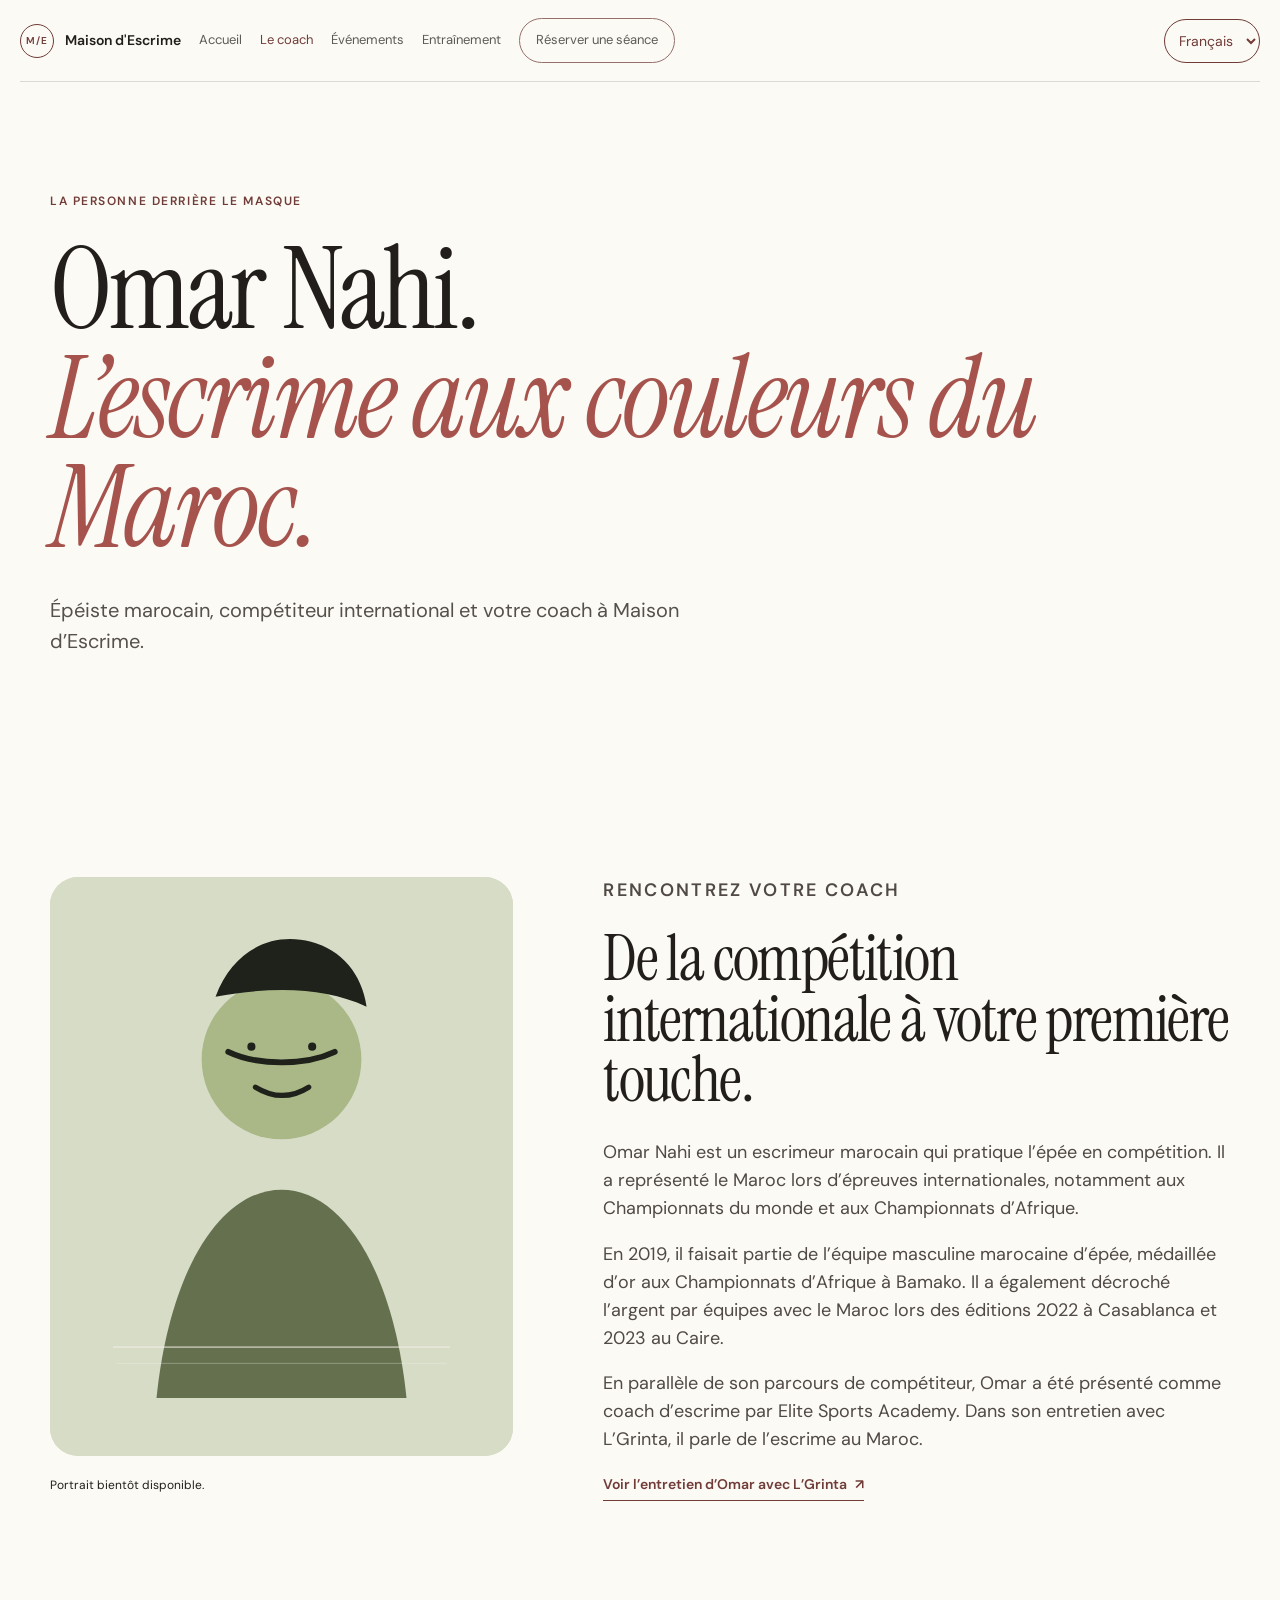
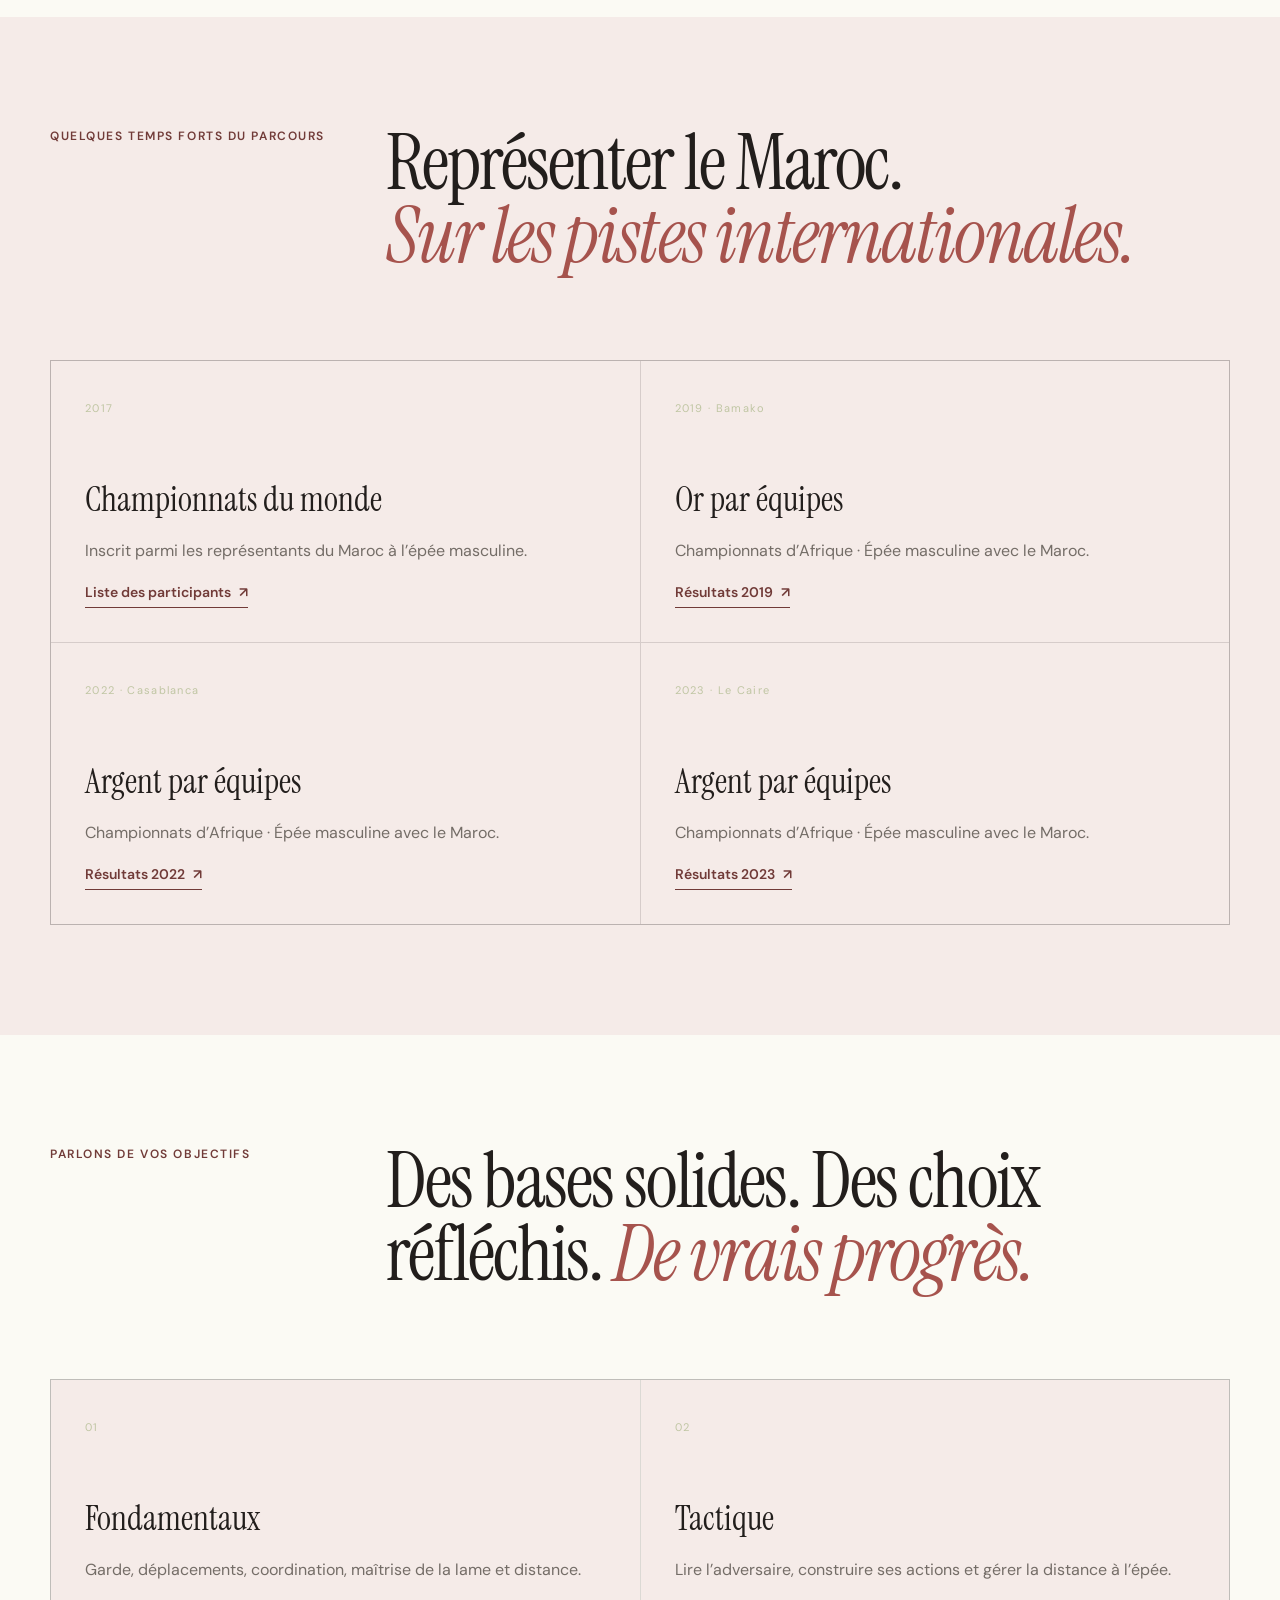
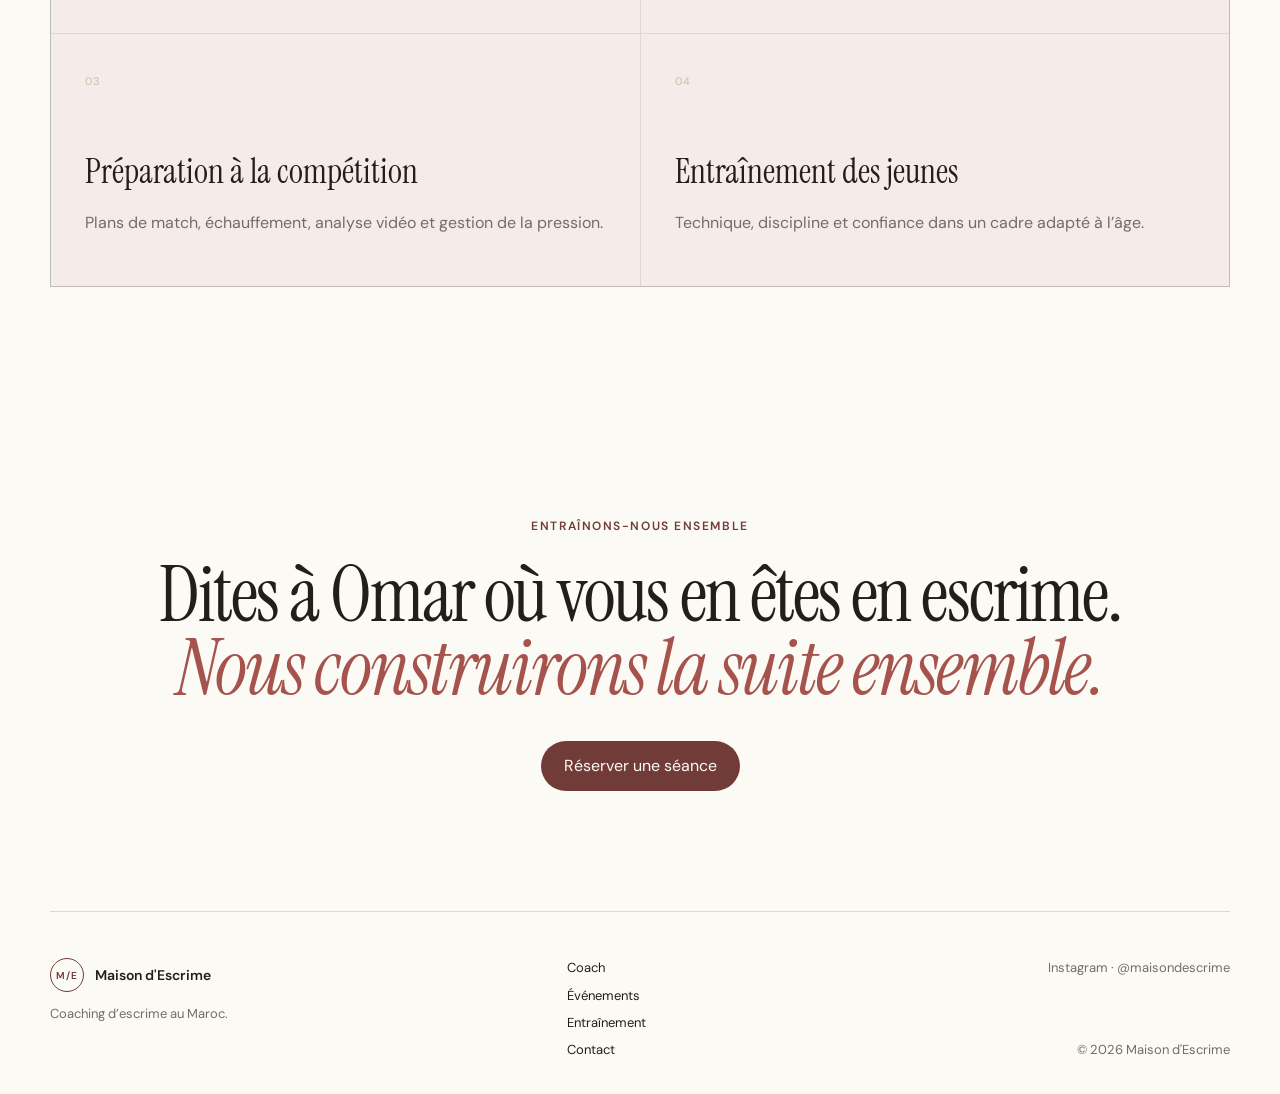
==== coach.html @ 68ef1915 "Add French, English and Arabic language switching across the site" ====
<!DOCTYPE html>
<html lang="en">
<head>
  <meta charset="UTF-8" />
  <meta name="viewport" content="width=device-width, initial-scale=1.0" />
  <meta name="description" content="Meet Omar Nahi, Moroccan épée fencer and coach. Explore his international background and African Championships team medals." />
  <title>Omar Nahi — The Coach | Maison d'Escrime</title>
  <link rel="preconnect" href="https://fonts.googleapis.com">
  <link rel="preconnect" href="https://fonts.gstatic.com" crossorigin>
  <link href="https://fonts.googleapis.com/css2?family=DM+Sans:wght@400;500;600&family=Instrument+Serif:ital@0;1&display=swap" rel="stylesheet">
  <link rel="stylesheet" href="styles2.css" />
  <link rel="icon" href="assets/favicon.svg" type="image/svg+xml">
</head>
<body>
  <header class="site-header">
    <a class="brand" href="index.html"><span class="brand-mark">M/E</span><span>Maison d'Escrime</span></a>
    <button class="menu-toggle" aria-expanded="false" aria-controls="main-nav">Menu</button>
    <nav id="main-nav" class="main-nav">
      <a href="index.html">Home</a>
      <a class="active" href="coach.html">The coach</a>
      <a href="events.html">Events</a>
      <a href="index.html#calendar">Training</a>
      <a class="nav-cta" href="contact.html">Book a session</a>
    </nav>
    <label class="language-switcher" hidden>
      <span class="sr-only">Language</span>
      <select data-language-select aria-label="Language" dir="ltr" data-no-translate>
        <option value="fr" lang="fr">Français</option>
        <option value="en" lang="en">English</option>
        <option value="ar" lang="ar">العربية</option>
      </select>
    </label>
  </header>

  <main>
    <section class="inner-hero shell">
      <p class="eyebrow">The person behind the mask</p>
      <h1>Omar Nahi.<br><em>Fencing for Morocco.</em></h1>
      <p class="inner-lede">
        Moroccan épée fencer, international competitor and your coach at Maison d’Escrime.
      </p>
    </section>

    <section class="coach-profile section-pad shell">
      <div class="profile-image">
        <img src="assets/coach-placeholder.svg" alt="Illustrated portrait placeholder; not a photograph of Omar Nahi" />
        <p class="small-note">Portrait coming soon.</p>
      </div>
      <div class="profile-content">
        <p class="eyebrow">Meet your coach</p>
        <h2>From international competition to your first touch.</h2>
        <p>
          Omar Nahi is a Moroccan fencer whose competitive weapon is the épée. He has
          represented Morocco at international events, including the World Championships
          and the African Championships.
        </p>
        <p>
          In 2019, he was part of Morocco’s gold-medal-winning men’s épée team at the
          African Championships in Bamako. He also earned team silver with Morocco
          at the 2022 edition in Casablanca and the 2023 edition in Cairo.
        </p>
        <p>
          Alongside his competitive career, Omar has been featured as a fencing coach
          by Elite Sports Academy. In his L’Grinta interview, he discusses fencing in Morocco.
        </p>
        <a class="text-link" href="https://www.youtube.com/watch?v=y32_Z7fzJpY">Watch Omar’s L’Grinta interview <span aria-hidden="true">↗</span></a>
      </div>
    </section>

    <section class="section-pad soft-section" aria-labelledby="career-heading">
      <div class="shell split-heading">
        <p class="eyebrow">Selected career highlights</p>
        <h2 id="career-heading">Representing Morocco.<br><em>On the international piste.</em></h2>
      </div>
      <div class="shell services-grid">
        <article><span>2017</span><h3>World Championships</h3><p>Listed among Morocco’s entrants in men’s épée.</p><a class="text-link" href="https://www.fencingworldwide.com/en/2980-16/participants/">Entry list <span aria-hidden="true">↗</span></a></article>
        <article><span>2019 · Bamako</span><h3>Team gold</h3><p>African Championships · Men’s épée with Morocco.</p><a class="text-link" href="https://fr.wikipedia.org/wiki/Championnats_d%27Afrique_d%27escrime_2019">2019 results <span aria-hidden="true">↗</span></a></article>
        <article><span>2022 · Casablanca</span><h3>Team silver</h3><p>African Championships · Men’s épée with Morocco.</p><a class="text-link" href="https://en.wikipedia.org/wiki/2022_African_Fencing_Championships">2022 results <span aria-hidden="true">↗</span></a></article>
        <article><span>2023 · Cairo</span><h3>Team silver</h3><p>African Championships · Men’s épée with Morocco.</p><a class="text-link" href="https://en.wikipedia.org/wiki/2023_African_Fencing_Championships">2023 results <span aria-hidden="true">↗</span></a></article>
      </div>
    </section>

    <section class="section-pad">
      <div class="shell split-heading">
        <p class="eyebrow">Explore your training goals</p>
        <h2>Strong basics. Smart choices. <em>Real progress.</em></h2>
      </div>
      <div class="shell services-grid">
        <article><span>01</span><h3>Fundamentals</h3><p>Stance, footwork, coordination, blade control and distance.</p></article>
        <article><span>02</span><h3>Tactical fencing</h3><p>Reading opponents, building actions and managing distance in épée.</p></article>
        <article><span>03</span><h3>Competition prep</h3><p>Match plans, warm-up routines, video review and pressure management.</p></article>
        <article><span>04</span><h3>Youth coaching</h3><p>Technique, discipline and confidence in an age-appropriate framework.</p></article>
      </div>
    </section>

    <section class="cta-section">
      <div class="shell cta-inner">
        <p class="eyebrow">Train together</p>
        <h2>Tell Omar where you are in your fencing.<br><em>We will build from there.</em></h2>
        <a class="button button-dark" href="contact.html">Book a session</a>
      </div>
    </section>
  </main>

  <footer class="site-footer shell">
    <div><a class="brand" href="index.html"><span class="brand-mark">M/E</span><span>Maison d'Escrime</span></a><p>Fencing coaching in Morocco.</p></div>
    <div class="footer-links"><a href="coach.html">Coach</a><a href="events.html">Events</a><a href="index.html#calendar">Training</a><a href="contact.html">Contact</a></div>
    <div class="footer-meta"><span>Instagram · @maisondescrime</span><span>© <span data-year></span> Maison d'Escrime</span></div>
  </footer>
  <script src="js/translations.js"></script>
  <script src="js/i18n.js"></script>
  <script src="js/app.js"></script>
</body>
</html>
---- styles2.css ----
:root{
  /* Warm neutral base */
  --cream:#f3f0e7;
  --paper:#fbfaf4;

  /* Sage / matcha secondary accent */
  --matcha:#aab787;
  --matcha-soft:#d9dec8;
  --matcha-deep:#65704f;

  /* Dusty red / burgundy primary accent */
  --rose:#c98d83;
  --red:#a6534d;
  --red-deep:#713b38;
  --red-soft:#ead1cb;

  /* Typography + UI */
  --ink:#221e1c;
  --muted:#746d67;
  --line:rgba(34,30,28,.15);
  --serif:"Instrument Serif", Georgia, serif;
  --sans:"DM Sans", Arial, sans-serif;
  --radius:28px;
}

*{box-sizing:border-box}
html{scroll-behavior:smooth}
body{margin:0;background:var(--paper);color:var(--ink);font-family:var(--sans);font-size:16px;line-height:1.55}
a{color:inherit;text-decoration:none}
img{display:block;max-width:100%}
button,input,textarea,select{font:inherit}
.shell{width:min(1180px,calc(100% - 40px));margin-inline:auto}
.section-pad{padding:110px 0}
.eyebrow{text-transform:uppercase;letter-spacing:.13em;font-size:12px;font-weight:600;margin:0 0 24px;color:var(--red-deep)}
h1,h2,h3,p{margin-top:0}
h1,h2{font-family:var(--serif);font-weight:400;line-height:.95;letter-spacing:-.025em}
h1{font-size:clamp(64px,9vw,132px);margin-bottom:32px}
h2{font-size:clamp(48px,6vw,84px);margin-bottom:28px}
h1 em,h2 em{font-weight:400;color:var(--red)}
h3{font-size:20px;margin-bottom:12px}

.site-header{height:82px;width:min(1240px,calc(100% - 32px));margin:0 auto;display:flex;align-items:center;justify-content:space-between;border-bottom:1px solid var(--line);position:relative;z-index:20}
.brand{display:flex;align-items:center;gap:11px;font-weight:600;font-size:14px}
.brand-mark{display:inline-flex;width:34px;height:34px;border:1px solid var(--red-deep);color:var(--red-deep);border-radius:50%;align-items:center;justify-content:center;font-size:10px;letter-spacing:.08em}
.main-nav{display:flex;align-items:center;gap:28px;font-size:13px}
.main-nav a{opacity:.72;transition:.2s}
.main-nav a:hover,.main-nav a.active{opacity:1;color:var(--red-deep)}
.nav-cta{padding:11px 16px;border:1px solid var(--red-deep);border-radius:999px}
.menu-toggle{display:none;background:none;border:0}

.hero{min-height:calc(100vh - 82px);display:grid;grid-template-columns:1.15fr .85fr;align-items:center;gap:72px;padding-top:56px;padding-bottom:70px}
.hero-intro{max-width:680px;font-size:20px;line-height:1.55;color:#504a45}
.hero-actions{display:flex;align-items:center;gap:28px;margin-top:40px}
.button{display:inline-flex;min-height:50px;padding:0 22px;border-radius:999px;align-items:center;justify-content:center;border:1px solid transparent;cursor:pointer;transition:.2s}
.button-dark{background:var(--red-deep);color:var(--paper)}
.button-dark:hover{transform:translateY(-2px);background:var(--red)}
.button-light{background:var(--paper);color:var(--red-deep);border-color:rgba(113,59,56,.18)}
.text-link{display:inline-flex;align-items:center;gap:8px;font-weight:600;font-size:14px;border-bottom:1px solid var(--red-deep);padding-bottom:4px;color:var(--red-deep)}
.hero-meta{margin-top:70px;display:grid;grid-template-columns:repeat(3,1fr);gap:18px;border-top:1px solid var(--line);padding-top:20px}
.hero-meta div{display:flex;flex-direction:column;gap:4px}
.hero-meta strong{font-size:13px}
.hero-meta span{font-size:12px;color:var(--muted)}

.hero-visual{
  position:relative;
  aspect-ratio:.78;
  background:linear-gradient(155deg,var(--red-soft) 0%,var(--rose) 72%,#b87068 100%);
  border-radius:180px 180px 36px 36px;
  overflow:hidden;
  display:flex;
  align-items:flex-end;
  justify-content:center
}
.hero-visual img{width:88%;position:relative;z-index:2}
.hero-orbit{position:absolute;border:1px solid rgba(251,250,244,.56);border-radius:50%}
.orbit-one{width:78%;aspect-ratio:1;top:14%;left:11%}
.orbit-two{width:105%;aspect-ratio:1;top:3%;left:-2%}
.hero-note{position:absolute;left:22px;right:22px;bottom:22px;z-index:3;background:rgba(251,250,244,.91);backdrop-filter:blur(8px);border-radius:18px;padding:16px 18px;display:flex;justify-content:space-between;gap:20px;align-items:flex-end}
.hero-note p{margin:0;font-family:var(--serif);font-size:22px;line-height:1}
.note-number{font-size:11px;letter-spacing:.12em;color:var(--red-deep)}

.manifesto{background:var(--ink);color:var(--paper)}
.manifesto .eyebrow{color:var(--rose)}
.manifesto h2 em{color:var(--matcha)}
.split-heading{display:grid;grid-template-columns:.35fr 1fr;gap:40px;align-items:start}
.split-heading h2{max-width:900px}
.manifesto-grid{display:grid;grid-template-columns:repeat(4,1fr);gap:1px;background:rgba(255,255,255,.13);margin-top:65px;border:1px solid rgba(255,255,255,.13)}
.manifesto-grid article{background:var(--ink);padding:32px;min-height:245px}
.manifesto-grid article>span,.services-grid article>span{font-size:11px;letter-spacing:.12em;opacity:.7;color:var(--matcha)}
.manifesto-grid h3{font-family:var(--serif);font-size:34px;font-weight:400;margin-top:82px}
.manifesto-grid p{color:#bdb8b3;font-size:14px}

.coach-intro{background:linear-gradient(180deg,var(--cream),#f5ebe8)}
.coach-card{display:grid;grid-template-columns:.85fr 1.15fr;gap:80px;align-items:center}
.coach-photo{position:relative}
.coach-photo img{width:100%;border-radius:var(--radius);background:var(--matcha-soft)}
.photo-label{position:absolute;left:16px;bottom:16px;background:var(--paper);padding:8px 12px;border-radius:999px;font-size:11px;color:var(--red-deep)}
.coach-copy>p:not(.eyebrow){font-size:18px;max-width:640px;color:#504944}
.coach-stats{display:grid;grid-template-columns:repeat(3,1fr);gap:18px;margin:42px 0}
.coach-stats div{border-top:1px solid var(--line);padding-top:14px;display:flex;flex-direction:column}
.coach-stats strong{font-family:var(--serif);font-size:30px;font-weight:400;color:var(--red-deep)}
.coach-stats span{font-size:11px;color:var(--muted)}

.section-head{display:flex;justify-content:space-between;align-items:end;margin-bottom:40px}
.section-head h2{margin-bottom:0}
.events-cards{display:grid;grid-template-columns:repeat(3,1fr);gap:18px}
.event-card{border:1px solid var(--line);border-radius:22px;padding:24px;min-height:300px;display:flex;flex-direction:column;justify-content:space-between;background:var(--paper);transition:transform .2s ease,border-color .2s ease}
.event-card:hover{transform:translateY(-3px);border-color:rgba(166,83,77,.42)}
.event-card .date{font-family:var(--serif);font-size:42px;line-height:.9;color:var(--red-deep)}
.event-card .date small{display:block;font-family:var(--sans);font-size:11px;letter-spacing:.1em;margin-top:8px;color:var(--muted)}
.event-card h3{font-family:var(--serif);font-size:32px;font-weight:400;line-height:1.05}
.event-card .event-meta{display:flex;justify-content:space-between;gap:20px;border-top:1px solid var(--line);padding-top:14px;font-size:12px;color:var(--muted)}

.calendar-section{
  background:linear-gradient(145deg,var(--matcha-soft) 0%,var(--matcha) 100%);
}
.calendar-section .eyebrow{color:var(--red-deep)}
.calendar-section h2 em{color:var(--red-deep)}
.calendar-wrap{display:grid;grid-template-columns:.7fr 1.3fr;gap:70px}
.calendar-copy p:not(.eyebrow){max-width:430px}
.calendar-table{background:var(--paper);border-radius:var(--radius);overflow:hidden;box-shadow:0 18px 45px rgba(34,30,28,.08)}
.calendar-row{display:grid;grid-template-columns:110px 1fr 120px;gap:16px;padding:18px 22px;border-bottom:1px solid var(--line);align-items:center}
.calendar-row:last-child{border-bottom:0}
.calendar-row .day{font-weight:600;color:var(--red-deep)}
.calendar-row .slot{font-family:var(--serif);font-size:25px}
.calendar-row .type{font-size:12px;text-align:right;color:var(--muted)}

.cta-section{padding:120px 0;background:var(--paper)}
.cta-inner{text-align:center}
.cta-inner h2{max-width:980px;margin:0 auto 36px}

.site-footer{padding:46px 0 34px;border-top:1px solid var(--line);display:grid;grid-template-columns:1.3fr .7fr 1fr;gap:40px;font-size:13px}
.site-footer p{color:var(--muted);margin:12px 0 0}
.footer-links{display:grid;gap:7px}
.footer-links a:hover{color:var(--red-deep)}
.footer-meta{display:flex;flex-direction:column;align-items:flex-end;justify-content:space-between;color:var(--muted);text-align:right}

.inner-hero{padding-top:110px;padding-bottom:90px}
.inner-hero h1{font-size:clamp(68px,9vw,126px);max-width:1050px}
.inner-lede{font-size:20px;max-width:650px;color:#56504b}
.coach-profile{display:grid;grid-template-columns:.85fr 1.15fr;gap:90px;align-items:start}
.profile-image img{border-radius:var(--radius);background:var(--matcha-soft)}
.profile-content h2{font-size:clamp(44px,5vw,72px)}
.profile-content>p{font-size:18px;color:#504944}
blockquote{font-family:var(--serif);font-size:32px;line-height:1.15;margin:48px 0 0;padding-left:24px;border-left:2px solid var(--red);color:var(--red-deep)}

.soft-section{background:#f5ebe8}
.services-grid{display:grid;grid-template-columns:repeat(2,1fr);gap:1px;background:var(--line);margin-top:60px;border:1px solid var(--line)}
.services-grid article{background:#f5ebe8;padding:34px;min-height:220px}
.services-grid h3{font-family:var(--serif);font-size:34px;font-weight:400;margin-top:54px}
.services-grid p{color:var(--muted)}

.events-list{display:grid}
.event-row{display:grid;grid-template-columns:160px 1fr 230px;gap:40px;padding:34px 0;border-top:1px solid var(--line);align-items:center}
.event-row:last-child{border-bottom:1px solid var(--line)}
.event-row .event-date{font-family:var(--serif);font-size:42px;color:var(--red-deep)}
.event-row h2{font-size:46px;margin-bottom:8px}
.event-row p{color:var(--muted);margin:0}
.event-row .event-side{display:flex;flex-direction:column;gap:6px;font-size:13px}
.event-row .event-side span:first-child{color:var(--red-deep)}
.event-row .event-side span:last-child{color:var(--muted)}
.event-note{max-width:820px;margin-left:auto;margin-right:auto;text-align:center}
.event-note h2{font-size:64px}

.contact-grid{display:grid;grid-template-columns:.85fr 1.15fr;gap:100px}
.contact-info h2{font-size:64px}
.contact-info>p{color:var(--muted);font-size:18px}
.contact-lines{margin-top:52px}
.contact-lines div{display:grid;grid-template-columns:120px 1fr;padding:16px 0;border-top:1px solid var(--line)}
.contact-lines div:last-child{border-bottom:1px solid var(--line)}
.contact-lines span{font-size:12px;color:var(--muted)}
.contact-lines a:hover{color:var(--red)}
.small-note{font-size:12px!important;margin-top:20px}

.contact-form{background:#f3e7e3;padding:32px;border-radius:var(--radius);display:grid;gap:18px}
.contact-form label{display:grid;gap:8px;font-size:12px;font-weight:600}
.contact-form input,.contact-form textarea,.contact-form select{width:100%;border:1px solid var(--line);background:var(--paper);border-radius:14px;padding:14px 15px;outline:none}
.contact-form input:focus,.contact-form textarea:focus,.contact-form select:focus{border-color:var(--red)}
.form-note{font-size:12px;color:var(--red-deep);margin:0}

.mobile-only{display:none}

@media (max-width: 900px){
  .site-header{height:72px}
  .menu-toggle{display:block;color:var(--red-deep)}
  .main-nav{display:none;position:absolute;top:72px;left:0;right:0;background:var(--paper);padding:24px;flex-direction:column;align-items:flex-start;border-bottom:1px solid var(--line)}
  .main-nav.open{display:flex}
  .hero{grid-template-columns:1fr;padding-top:70px}
  .hero-visual{max-width:620px;width:100%;margin-inline:auto}
  .split-heading,.coach-card,.calendar-wrap,.coach-profile,.contact-grid{grid-template-columns:1fr}
  .manifesto-grid{grid-template-columns:repeat(2,1fr)}
  .events-cards{grid-template-columns:1fr}
  .coach-card,.calendar-wrap,.coach-profile,.contact-grid{gap:45px}
  .event-row{grid-template-columns:120px 1fr}
  .event-row .event-side{grid-column:2}
  .site-footer{grid-template-columns:1fr 1fr}
  .footer-meta{grid-column:1/-1;align-items:flex-start;text-align:left;gap:8px}
}

@media (max-width: 600px){
  .shell{width:min(100% - 28px,1180px)}
  .section-pad{padding:76px 0}
  h1{font-size:58px}
  h2{font-size:48px}
  .hero{gap:42px;padding-top:50px}
  .hero-intro{font-size:17px}
  .hero-actions{align-items:flex-start;flex-direction:column}
  .hero-meta{grid-template-columns:1fr;gap:14px}
  .hero-meta div{border-bottom:1px solid var(--line);padding-bottom:10px}
  .manifesto-grid,.services-grid{grid-template-columns:1fr}
  .manifesto-grid h3{margin-top:46px}
  .coach-stats{grid-template-columns:1fr}
  .calendar-row{grid-template-columns:75px 1fr}
  .calendar-row .type{grid-column:2;text-align:left}
  .event-row{grid-template-columns:1fr;gap:12px}
  .event-row .event-side{grid-column:1}
  .event-row h2{font-size:38px}
  .event-note h2,.contact-info h2{font-size:46px}
  .site-footer{grid-template-columns:1fr}
  .footer-meta{grid-column:auto}
  .desktop-only{display:none}
  .mobile-only{display:block;margin-top:24px}
}


/* Language selection stays visible outside the collapsible mobile navigation. */
.site-header{gap:18px;height:auto;min-height:82px;flex-wrap:wrap;padding-block:14px}
.language-switcher{display:flex;align-items:center;margin-inline-start:auto}
.language-switcher[hidden]{display:none}
.language-switcher select{min-height:44px;max-width:132px;padding:8px 10px;border:1px solid var(--red-deep);border-radius:999px;background:var(--paper);color:var(--red-deep);font-size:14px;cursor:pointer}
.language-switcher select:focus-visible,.menu-toggle:focus-visible{outline:2px solid var(--red);outline-offset:4px}
.sr-only{position:absolute;width:1px;height:1px;padding:0;margin:-1px;overflow:hidden;clip-path:inset(50%);white-space:nowrap;border:0}
.main-nav{flex-wrap:wrap;gap:18px}
.brand{flex-shrink:0}
.calendar-row .type,.footer-meta{text-align:end}
.photo-label{left:auto;inset-inline-start:16px}
.contact-lines a{direction:ltr;unicode-bidi:isolate;overflow-wrap:anywhere}
.calendar-row .slot{unicode-bidi:isolate;text-align:start;white-space:nowrap}
html[dir="rtl"]{--sans:Tahoma,Arial,sans-serif;--serif:Tahoma,Arial,sans-serif}
html[dir="rtl"] h1,html[dir="rtl"] h2{line-height:1.45;letter-spacing:normal;font-size:clamp(36px,6vw,80px)}
html[dir="rtl"] h3,html[dir="rtl"] .hero-note p{line-height:1.6;letter-spacing:normal}
html[dir="rtl"] h1 em,html[dir="rtl"] h2 em{font-style:normal}
html[dir="rtl"] .eyebrow,html[dir="rtl"] .services-grid article>span{letter-spacing:normal}
html[dir="rtl"] .brand-mark{direction:ltr}
html[dir="rtl"] .coach-stats strong{font-size:26px;line-height:1.6}
html[dir="rtl"] .event-card .date,html[dir="rtl"] .event-date{line-height:1.5}
html[dir="rtl"] blockquote{padding-left:0;padding-inline-start:24px;border-left:0;border-inline-start:2px solid var(--red)}
@media(max-width:1100px){
  .site-header{min-height:72px}
  .menu-toggle{display:block;color:var(--red-deep);order:4;min-height:44px;padding:8px}
  .main-nav{display:none;position:absolute;top:100%;left:0;right:0;background:var(--paper);padding:24px;flex-direction:column;align-items:flex-start;border-bottom:1px solid var(--line)}
  .main-nav.open{display:flex}
}
@media(max-width:600px){
  .site-header{gap:8px}
  .site-header .brand{font-size:12px;gap:6px}
  .language-switcher select{max-width:110px;padding-inline:6px}
  .calendar-row{grid-template-columns:minmax(75px,auto) 1fr;gap:12px;padding-inline:16px}
  .calendar-row .slot{font-size:22px}
  .calendar-row .type{text-align:start}
  .contact-lines div{grid-template-columns:1fr;gap:8px}
  html[dir="rtl"] .inner-hero h1{font-size:44px}
  html[dir="rtl"] .event-note h2,html[dir="rtl"] .contact-info h2{font-size:36px}
}
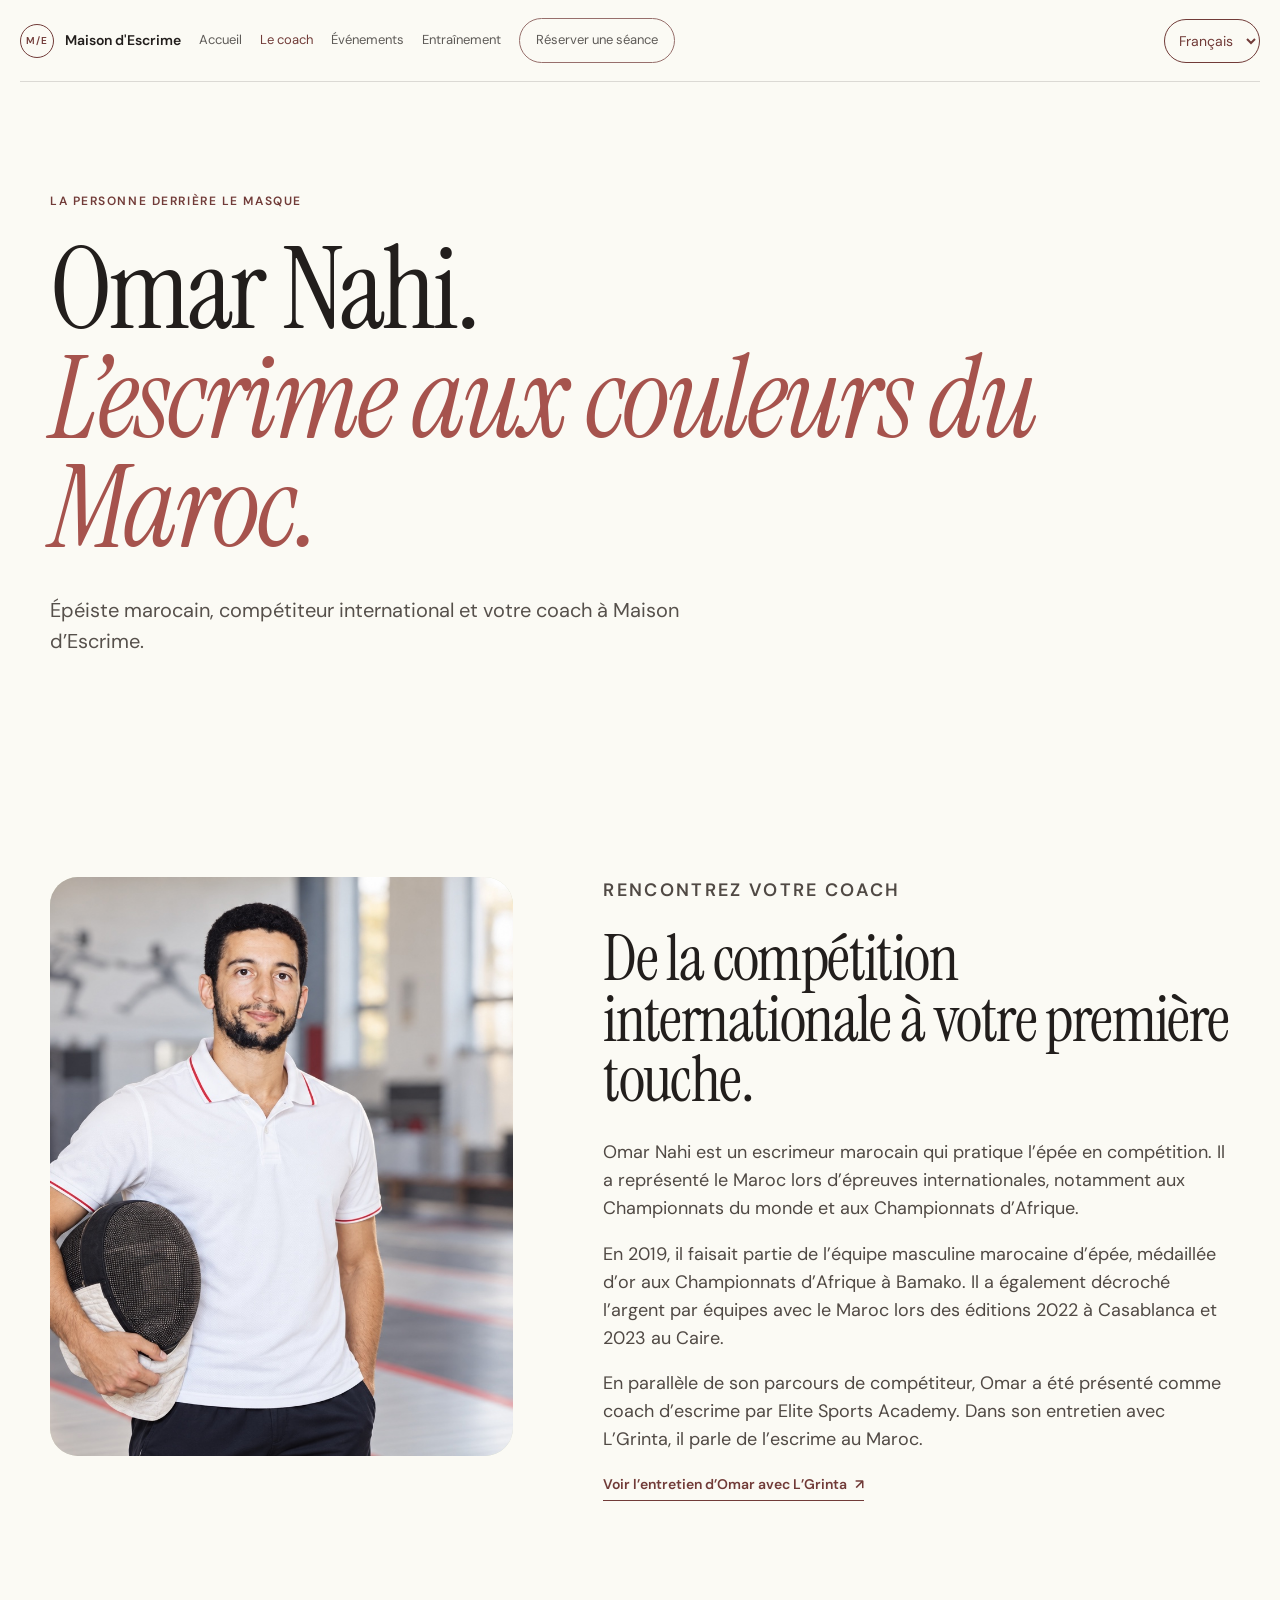
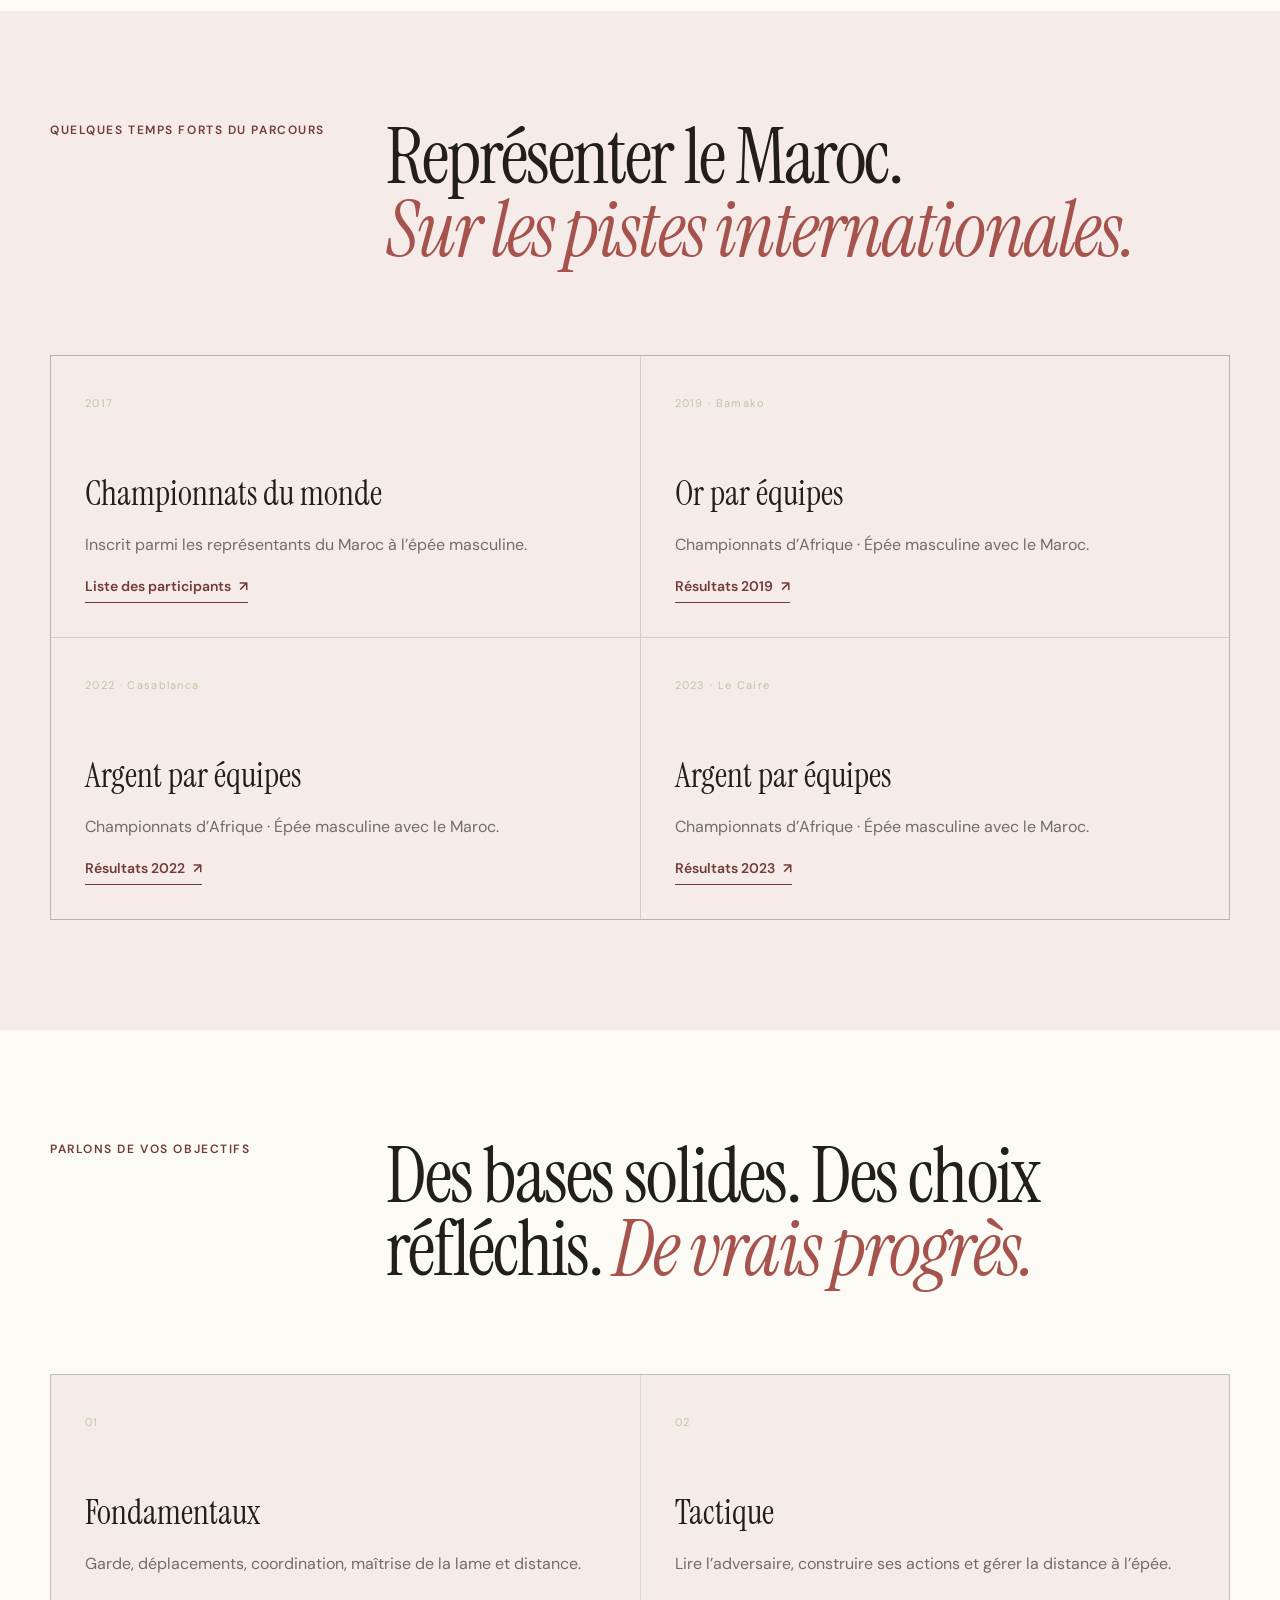
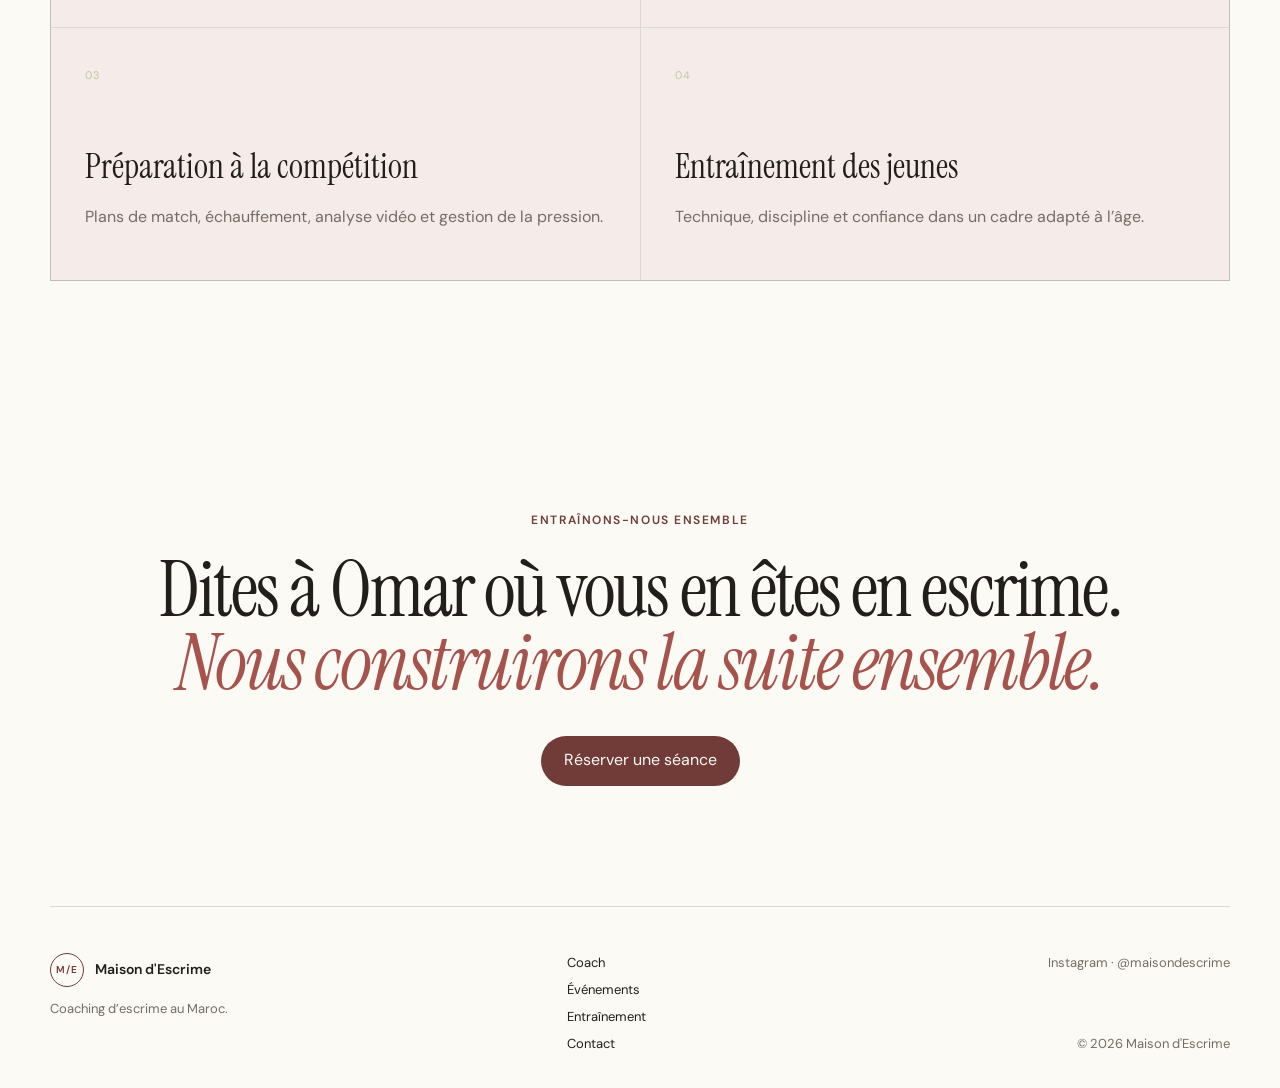
==== commit 4dbc3d03: "Add supplied Omar Nahi portrait to homepage and coach profile" ====
--- a/coach.html
+++ b/coach.html
@@ -43,8 +43,7 @@
 
     <section class="coach-profile section-pad shell">
       <div class="profile-image">
-        <img src="assets/coach-placeholder.svg" alt="Illustrated portrait placeholder; not a photograph of Omar Nahi" />
-        <p class="small-note">Portrait coming soon.</p>
+        <img src="assets/omar-nahi-coach.jpeg" alt="Omar Nahi holding a fencing mask in a fencing hall" width="1536" height="1024" decoding="async" />
       </div>
       <div class="profile-content">
         <p class="eyebrow">Meet your coach</p>
--- a/styles2.css
+++ b/styles2.css
@@ -262,3 +262,7 @@
   html[dir="rtl"] .inner-hero h1{font-size:44px}
   html[dir="rtl"] .event-note h2,html[dir="rtl"] .contact-info h2{font-size:36px}
 }
+
+
+/* Keep Omar and his fencing mask in frame on desktop and mobile. */
+.coach-photo img,.profile-image img{display:block;width:100%;height:auto;aspect-ratio:4/5;object-fit:cover;object-position:30% center}
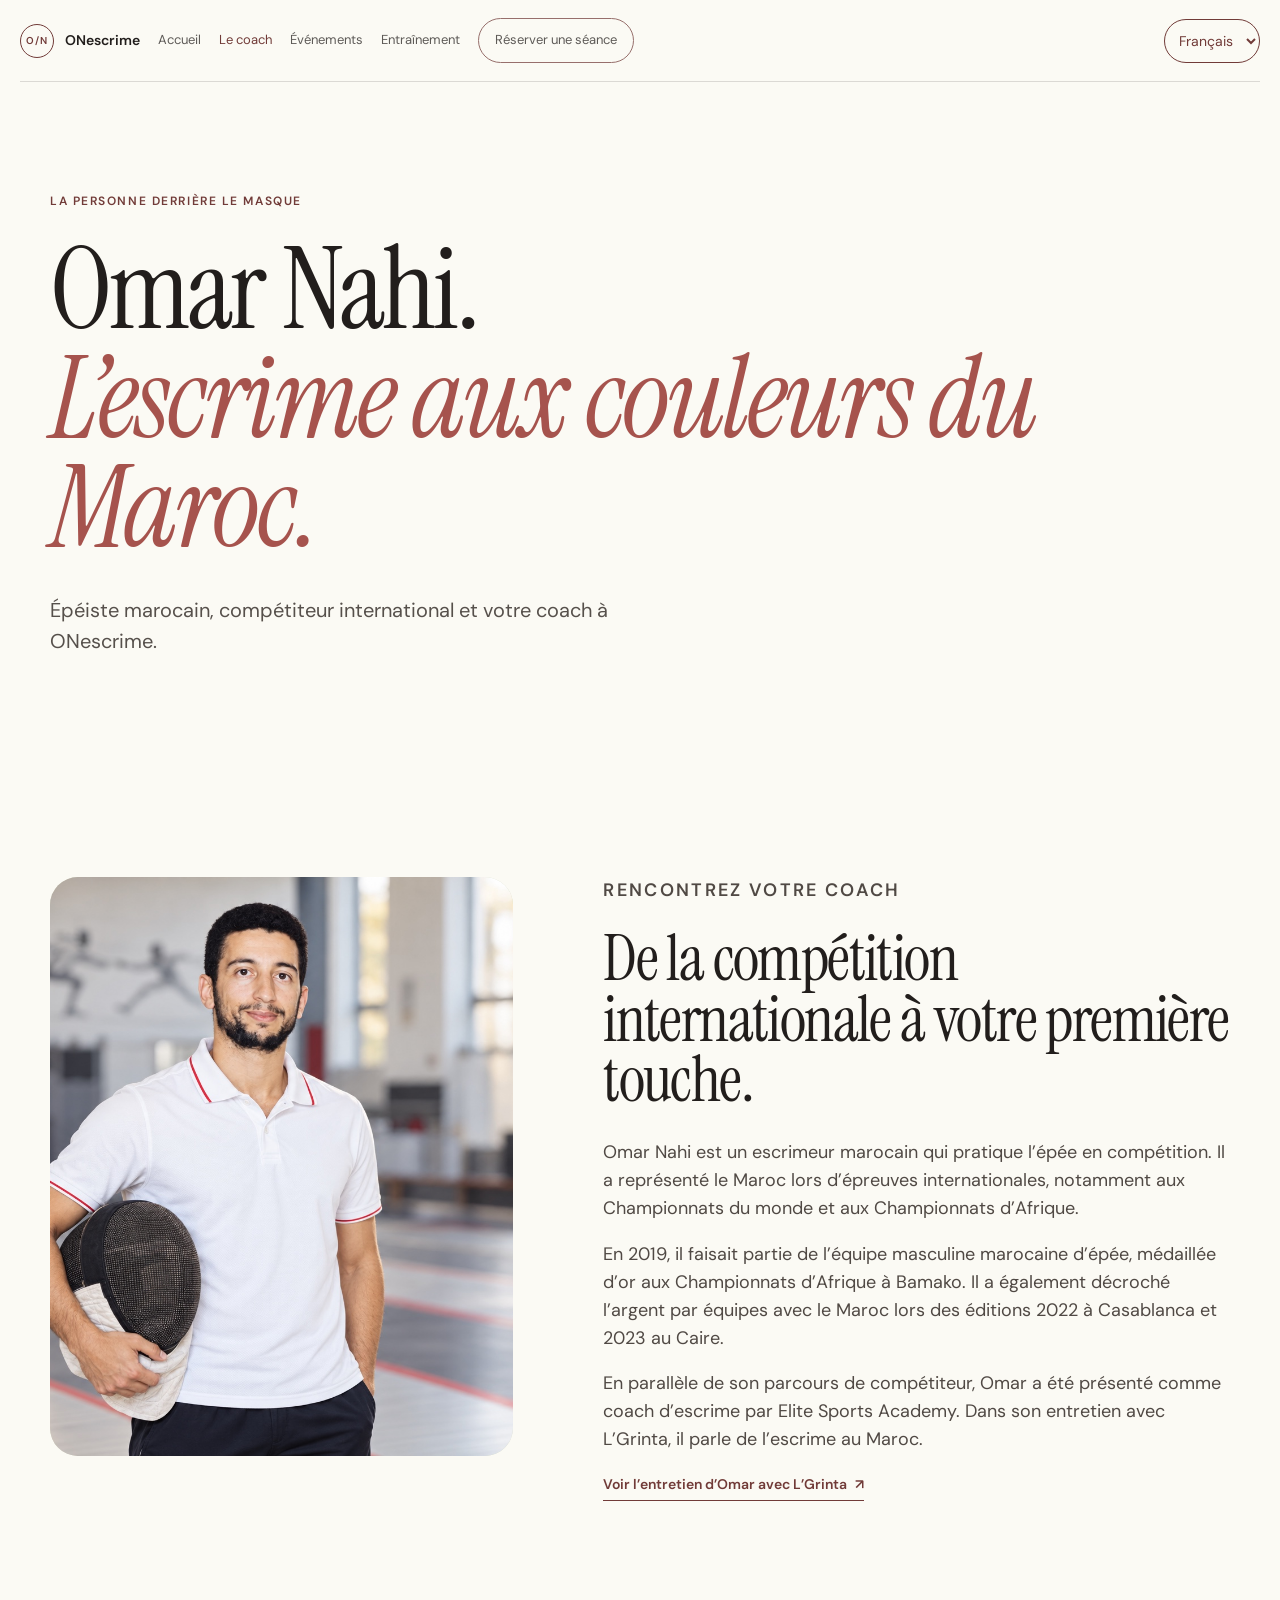
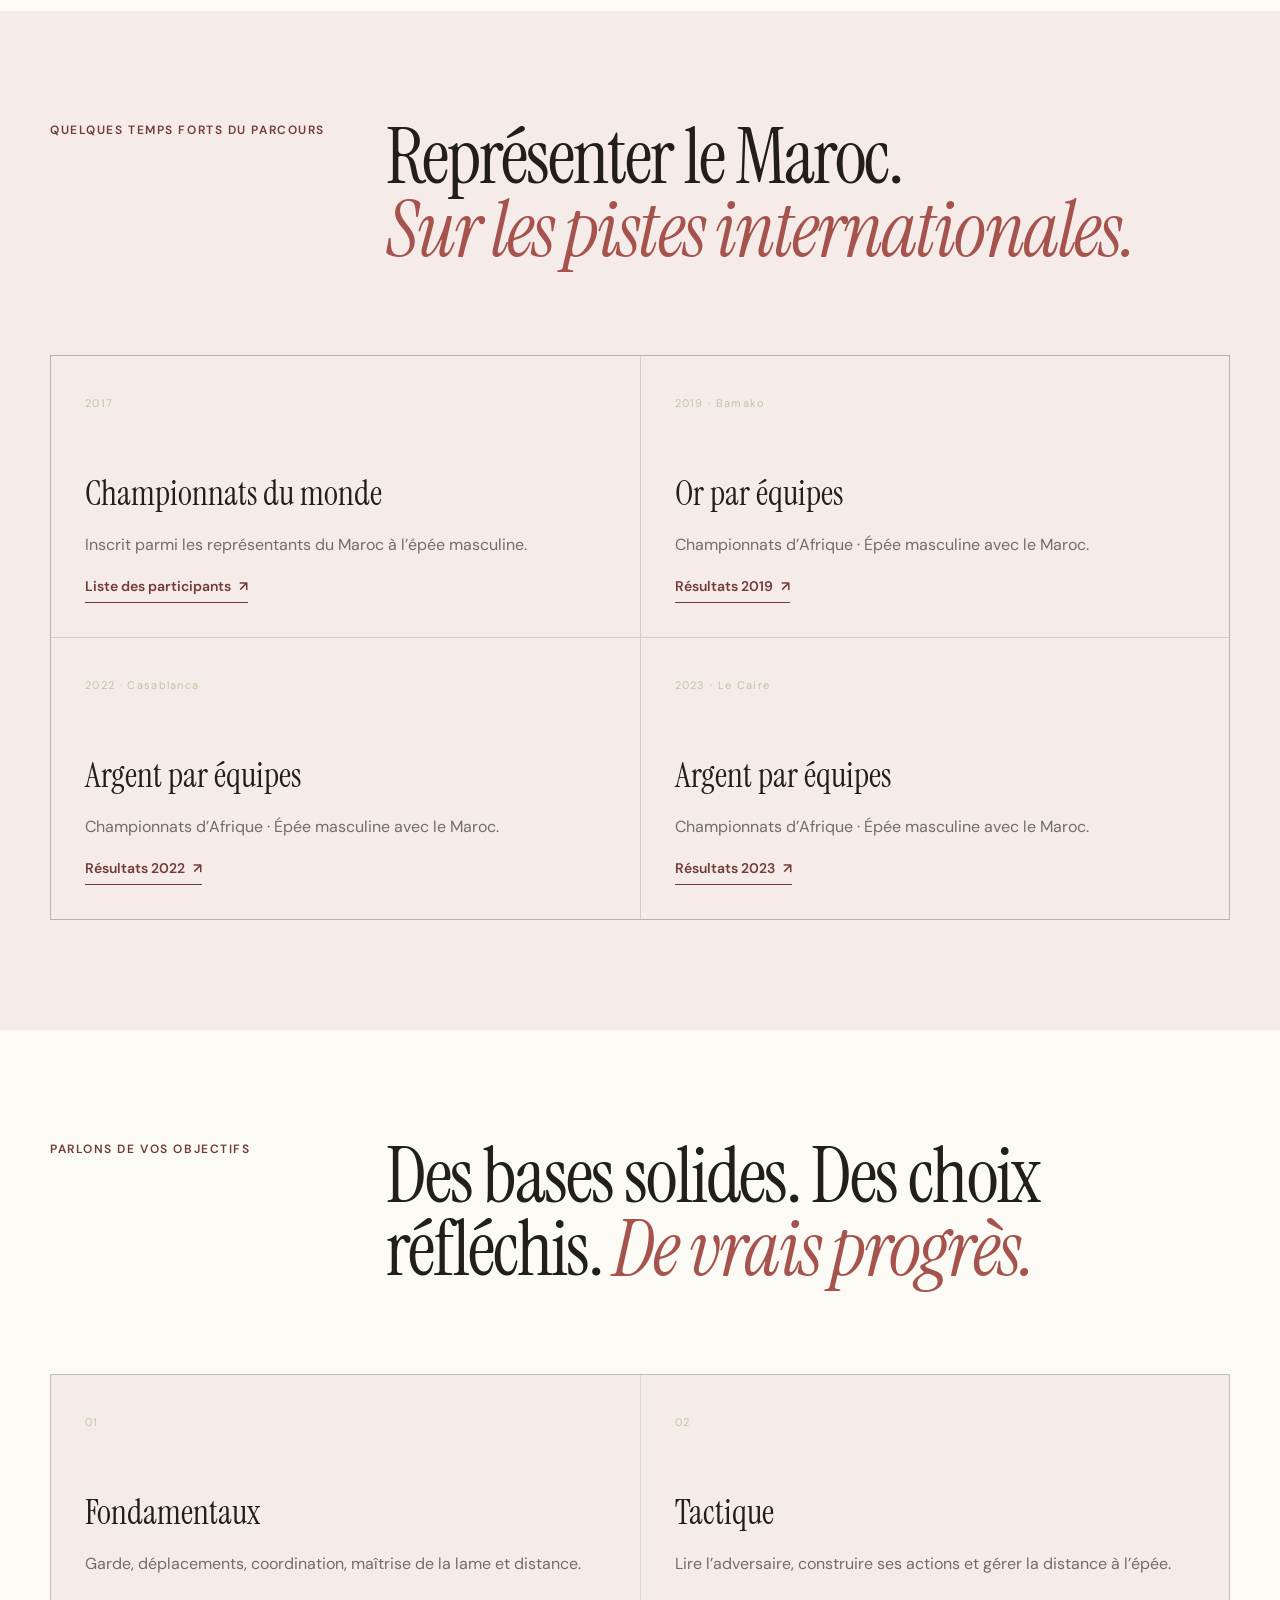
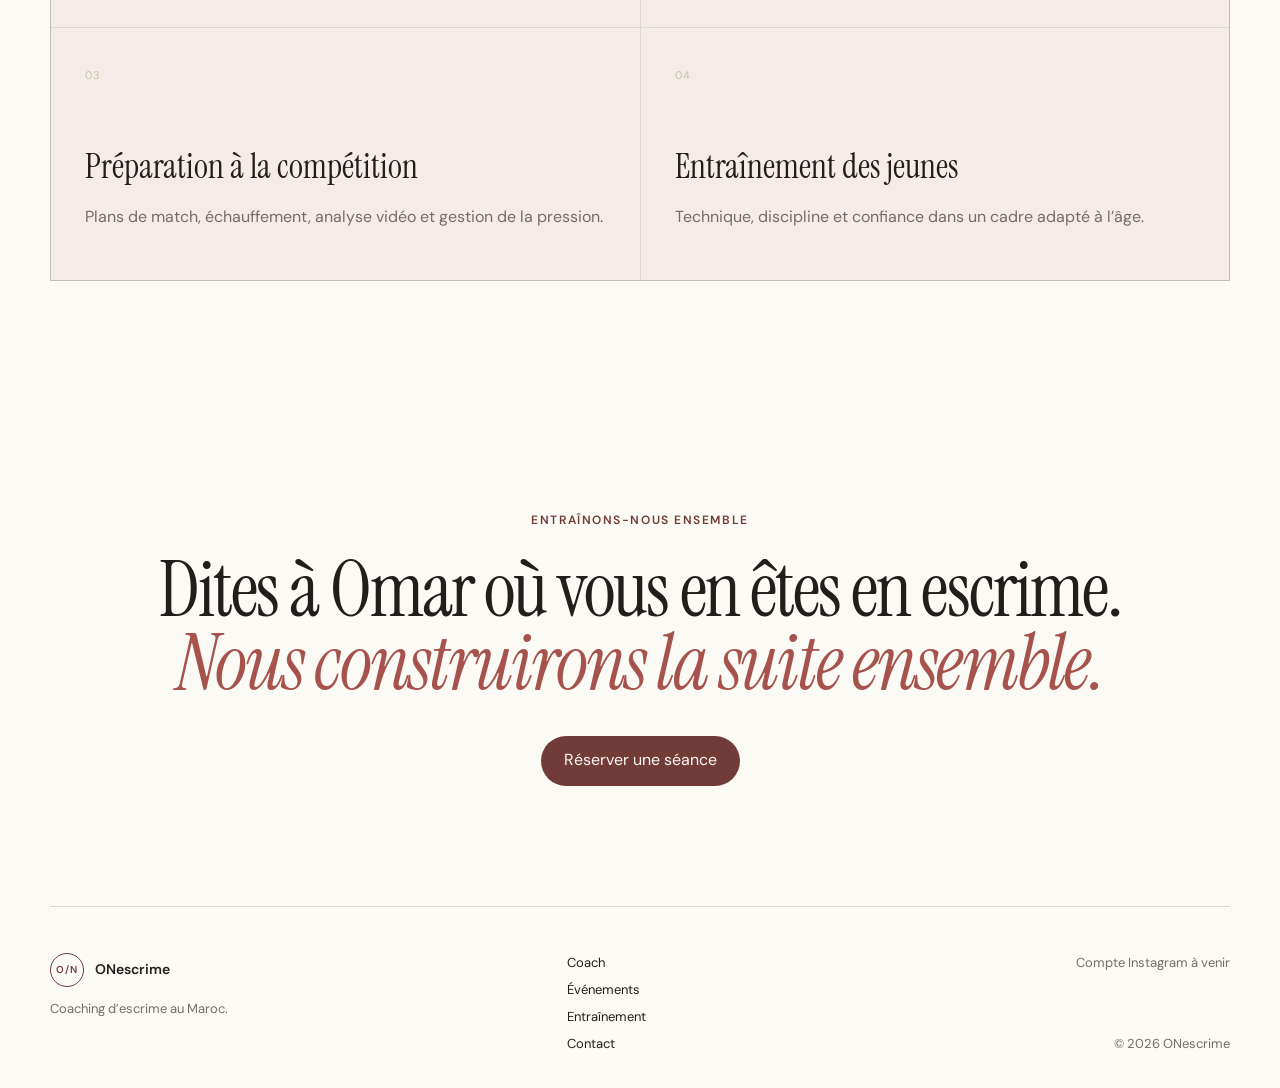
==== commit a4aa5277: "Rebrand website to ONescrime with O/N monogram and favicon" ====
--- a/coach.html
+++ b/coach.html
@@ -3,17 +3,36 @@
 <head>
   <meta charset="UTF-8" />
   <meta name="viewport" content="width=device-width, initial-scale=1.0" />
-  <meta name="description" content="Meet Omar Nahi, Moroccan épée fencer and coach. Explore his international background and African Championships team medals." />
-  <title>Omar Nahi — The Coach | Maison d'Escrime</title>
+  <meta name="description" content="Discover Omar Nahi’s fencing career, international experience and African Championships team medals. Meet your coach at ONescrime in Morocco." />
+  <title>Omar Nahi: Épée Fencer &amp; Coach | ONescrime</title>
+  <meta name="robots" content="index, follow, max-image-preview:large" />
+  <link rel="canonical" href="https://ofencing.vercel.app/coach.html" />
+  <meta property="og:type" content="website" />
+  <meta property="og:site_name" content="ONescrime" />
+  <meta property="og:title" content="Omar Nahi: Épée Fencer &amp; Coach | ONescrime" data-seo-translatable />
+  <meta property="og:description" content="Discover Omar Nahi’s fencing career, international experience and African Championships team medals. Meet your coach at ONescrime in Morocco." data-seo-translatable />
+  <meta property="og:url" content="https://ofencing.vercel.app/coach.html" />
+  <meta property="og:locale" content="en_US" />
+  <meta property="og:image" content="https://ofencing.vercel.app/og.png" />
+  <meta property="og:image:secure_url" content="https://ofencing.vercel.app/og.png" />
+  <meta property="og:image:type" content="image/png" />
+  <meta property="og:image:width" content="1734" />
+  <meta property="og:image:height" content="907" />
+  <meta property="og:image:alt" content="Maître Omar Nahi holding a fencing mask" data-seo-translatable />
+  <meta name="twitter:image" content="https://ofencing.vercel.app/og.png" />
+  <meta name="twitter:image:alt" content="Maître Omar Nahi holding a fencing mask" data-seo-translatable />
+  <meta name="twitter:card" content="summary_large_image" />
+  <meta name="twitter:title" content="Omar Nahi: Épée Fencer &amp; Coach | ONescrime" data-seo-translatable />
+  <meta name="twitter:description" content="Discover Omar Nahi’s fencing career, international experience and African Championships team medals. Meet your coach at ONescrime in Morocco." data-seo-translatable />
   <link rel="preconnect" href="https://fonts.googleapis.com">
   <link rel="preconnect" href="https://fonts.gstatic.com" crossorigin>
   <link href="https://fonts.googleapis.com/css2?family=DM+Sans:wght@400;500;600&family=Instrument+Serif:ital@0;1&display=swap" rel="stylesheet">
   <link rel="stylesheet" href="styles2.css" />
-  <link rel="icon" href="assets/favicon.svg" type="image/svg+xml">
+  <link rel="icon" href="assets/favicon.svg?v=on1" type="image/svg+xml">
 </head>
 <body>
   <header class="site-header">
-    <a class="brand" href="index.html"><span class="brand-mark">M/E</span><span>Maison d'Escrime</span></a>
+    <a class="brand" href="index.html"><span class="brand-mark">O/N</span><span>ONescrime</span></a>
     <button class="menu-toggle" aria-expanded="false" aria-controls="main-nav">Menu</button>
     <nav id="main-nav" class="main-nav">
       <a href="index.html">Home</a>
@@ -37,7 +56,7 @@
       <p class="eyebrow">The person behind the mask</p>
       <h1>Omar Nahi.<br><em>Fencing for Morocco.</em></h1>
       <p class="inner-lede">
-        Moroccan épée fencer, international competitor and your coach at Maison d’Escrime.
+        Moroccan épée fencer, international competitor and your coach at ONescrime.
       </p>
     </section>
 
@@ -102,9 +121,9 @@
   </main>
 
   <footer class="site-footer shell">
-    <div><a class="brand" href="index.html"><span class="brand-mark">M/E</span><span>Maison d'Escrime</span></a><p>Fencing coaching in Morocco.</p></div>
+    <div><a class="brand" href="index.html"><span class="brand-mark">O/N</span><span>ONescrime</span></a><p>Fencing coaching in Morocco.</p></div>
     <div class="footer-links"><a href="coach.html">Coach</a><a href="events.html">Events</a><a href="index.html#calendar">Training</a><a href="contact.html">Contact</a></div>
-    <div class="footer-meta"><span>Instagram · @maisondescrime</span><span>© <span data-year></span> Maison d'Escrime</span></div>
+    <div class="footer-meta"><span>Instagram coming soon</span><span>© <span data-year></span> ONescrime</span></div>
   </footer>
   <script src="js/translations.js"></script>
   <script src="js/i18n.js"></script>
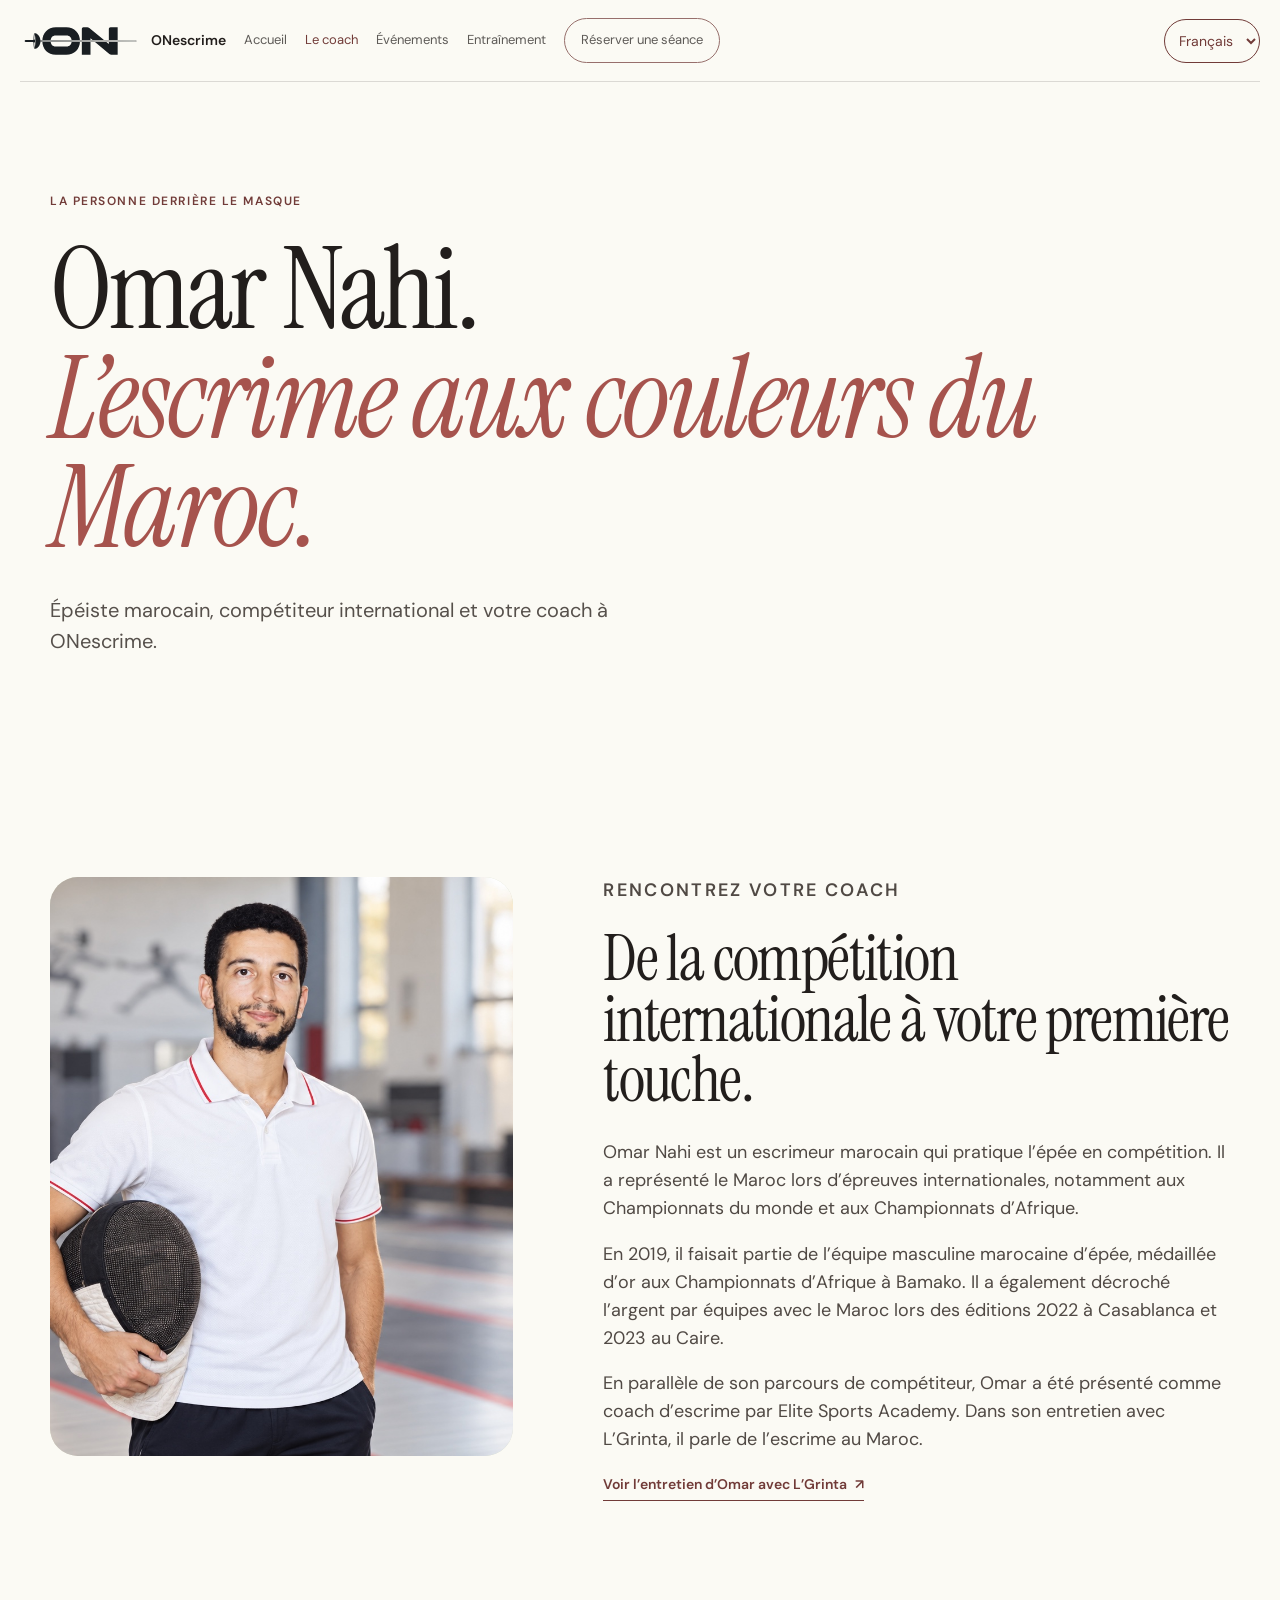
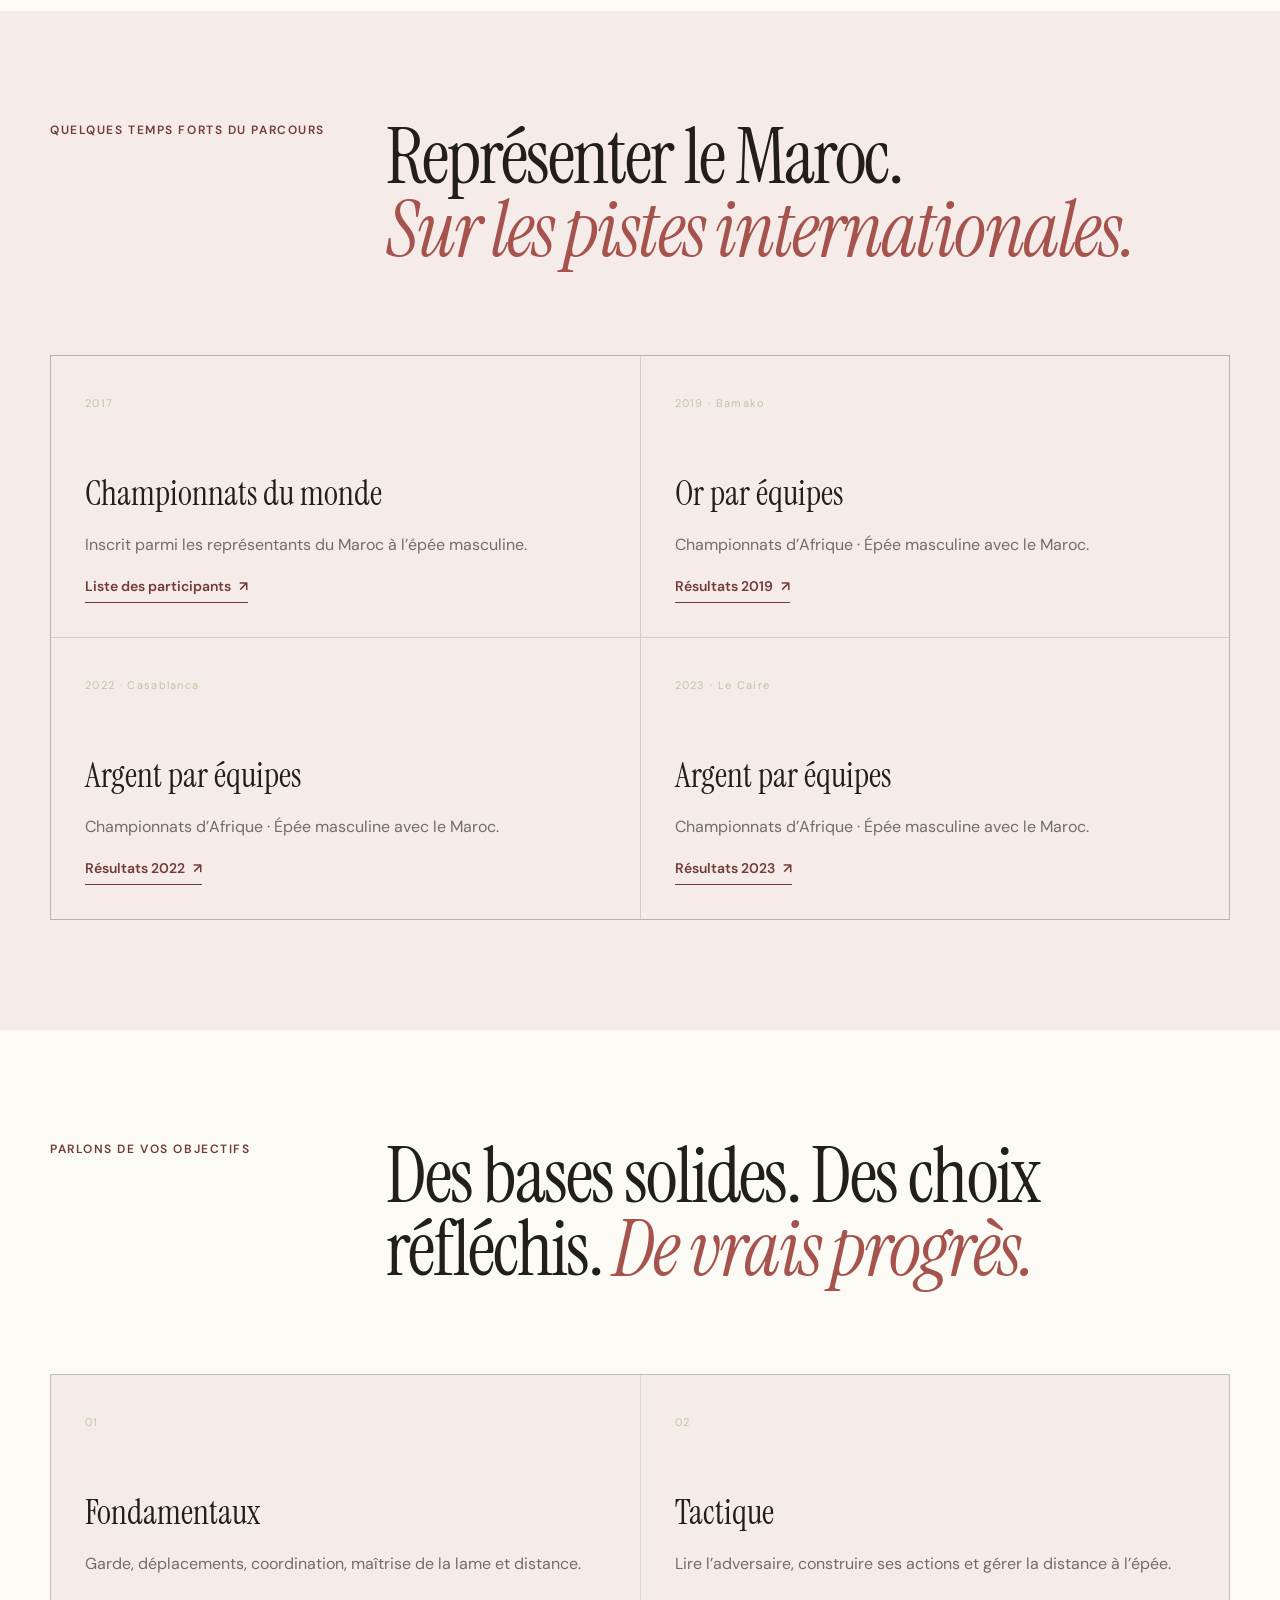
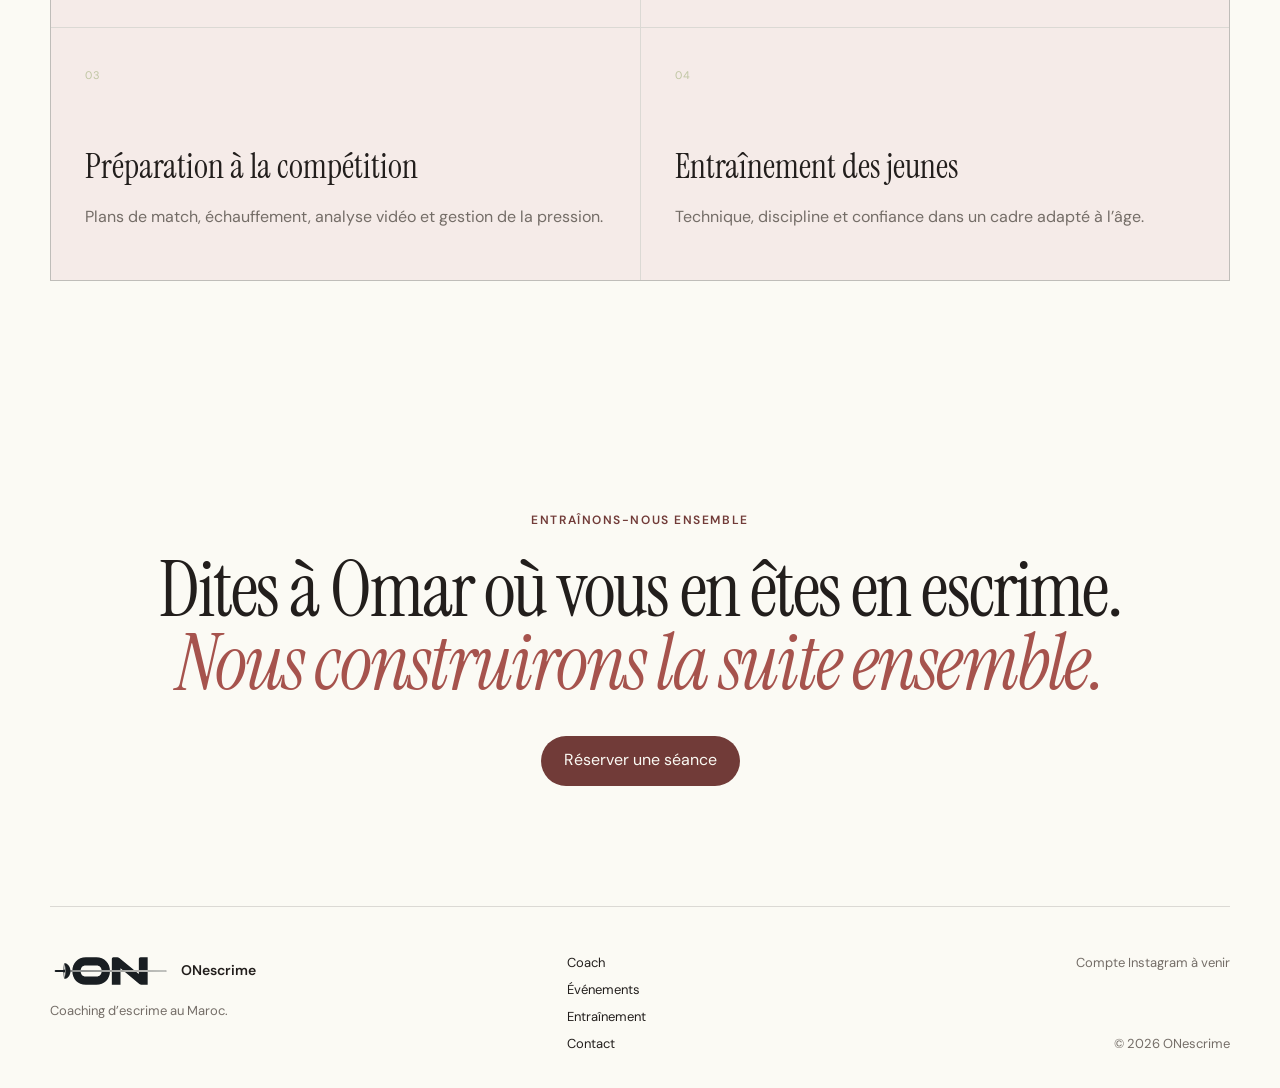
==== commit e891f057: "Replace O/N monogram with supplied ON épée SVG logo across dev" ====
--- a/coach.html
+++ b/coach.html
@@ -28,11 +28,11 @@
   <link rel="preconnect" href="https://fonts.gstatic.com" crossorigin>
   <link href="https://fonts.googleapis.com/css2?family=DM+Sans:wght@400;500;600&family=Instrument+Serif:ital@0;1&display=swap" rel="stylesheet">
   <link rel="stylesheet" href="styles2.css" />
-  <link rel="icon" href="assets/favicon.svg?v=on1" type="image/svg+xml">
+  <link rel="icon" href="assets/favicon.svg?v=on-epee2" type="image/svg+xml">
 </head>
 <body>
   <header class="site-header">
-    <a class="brand" href="index.html"><span class="brand-mark">O/N</span><span>ONescrime</span></a>
+    <a class="brand" href="index.html"><img class="brand-logo" src="assets/on-fencing-logo.svg" alt="" width="120" height="36"><span>ONescrime</span></a>
     <button class="menu-toggle" aria-expanded="false" aria-controls="main-nav">Menu</button>
     <nav id="main-nav" class="main-nav">
       <a href="index.html">Home</a>
@@ -121,7 +121,7 @@
   </main>
 
   <footer class="site-footer shell">
-    <div><a class="brand" href="index.html"><span class="brand-mark">O/N</span><span>ONescrime</span></a><p>Fencing coaching in Morocco.</p></div>
+    <div><a class="brand" href="index.html"><img class="brand-logo" src="assets/on-fencing-logo.svg" alt="" width="120" height="36"><span>ONescrime</span></a><p>Fencing coaching in Morocco.</p></div>
     <div class="footer-links"><a href="coach.html">Coach</a><a href="events.html">Events</a><a href="index.html#calendar">Training</a><a href="contact.html">Contact</a></div>
     <div class="footer-meta"><span>Instagram coming soon</span><span>© <span data-year></span> ONescrime</span></div>
   </footer>
--- a/styles2.css
+++ b/styles2.css
@@ -41,7 +41,7 @@
 
 .site-header{height:82px;width:min(1240px,calc(100% - 32px));margin:0 auto;display:flex;align-items:center;justify-content:space-between;border-bottom:1px solid var(--line);position:relative;z-index:20}
 .brand{display:flex;align-items:center;gap:11px;font-weight:600;font-size:14px}
-.brand-mark{display:inline-flex;width:34px;height:34px;border:1px solid var(--red-deep);color:var(--red-deep);border-radius:50%;align-items:center;justify-content:center;font-size:10px;letter-spacing:.08em}
+.brand-logo{display:block;width:120px;height:36px;object-fit:contain;flex-shrink:0}
 .main-nav{display:flex;align-items:center;gap:28px;font-size:13px}
 .main-nav a{opacity:.72;transition:.2s}
 .main-nav a:hover,.main-nav a.active{opacity:1;color:var(--red-deep)}
@@ -241,7 +241,7 @@
 html[dir="rtl"] h3,html[dir="rtl"] .hero-note p{line-height:1.6;letter-spacing:normal}
 html[dir="rtl"] h1 em,html[dir="rtl"] h2 em{font-style:normal}
 html[dir="rtl"] .eyebrow,html[dir="rtl"] .services-grid article>span{letter-spacing:normal}
-html[dir="rtl"] .brand-mark{direction:ltr}
+html[dir="rtl"] .brand-logo{direction:ltr}
 html[dir="rtl"] .coach-stats strong{font-size:26px;line-height:1.6}
 html[dir="rtl"] .event-card .date,html[dir="rtl"] .event-date{line-height:1.5}
 html[dir="rtl"] blockquote{padding-left:0;padding-inline-start:24px;border-left:0;border-inline-start:2px solid var(--red)}
@@ -254,6 +254,9 @@
 @media(max-width:600px){
   .site-header{gap:8px}
   .site-header .brand{font-size:12px;gap:6px}
+  .site-header .brand-logo{width:100px;height:30px}
+  /* Keep the accessible brand name without crowding the mobile language/menu controls. */
+  .site-header .brand>span{position:absolute;width:1px;height:1px;padding:0;margin:-1px;overflow:hidden;clip-path:inset(50%);white-space:nowrap;border:0}
   .language-switcher select{max-width:110px;padding-inline:6px}
   .calendar-row{grid-template-columns:minmax(75px,auto) 1fr;gap:12px;padding-inline:16px}
   .calendar-row .slot{font-size:22px}
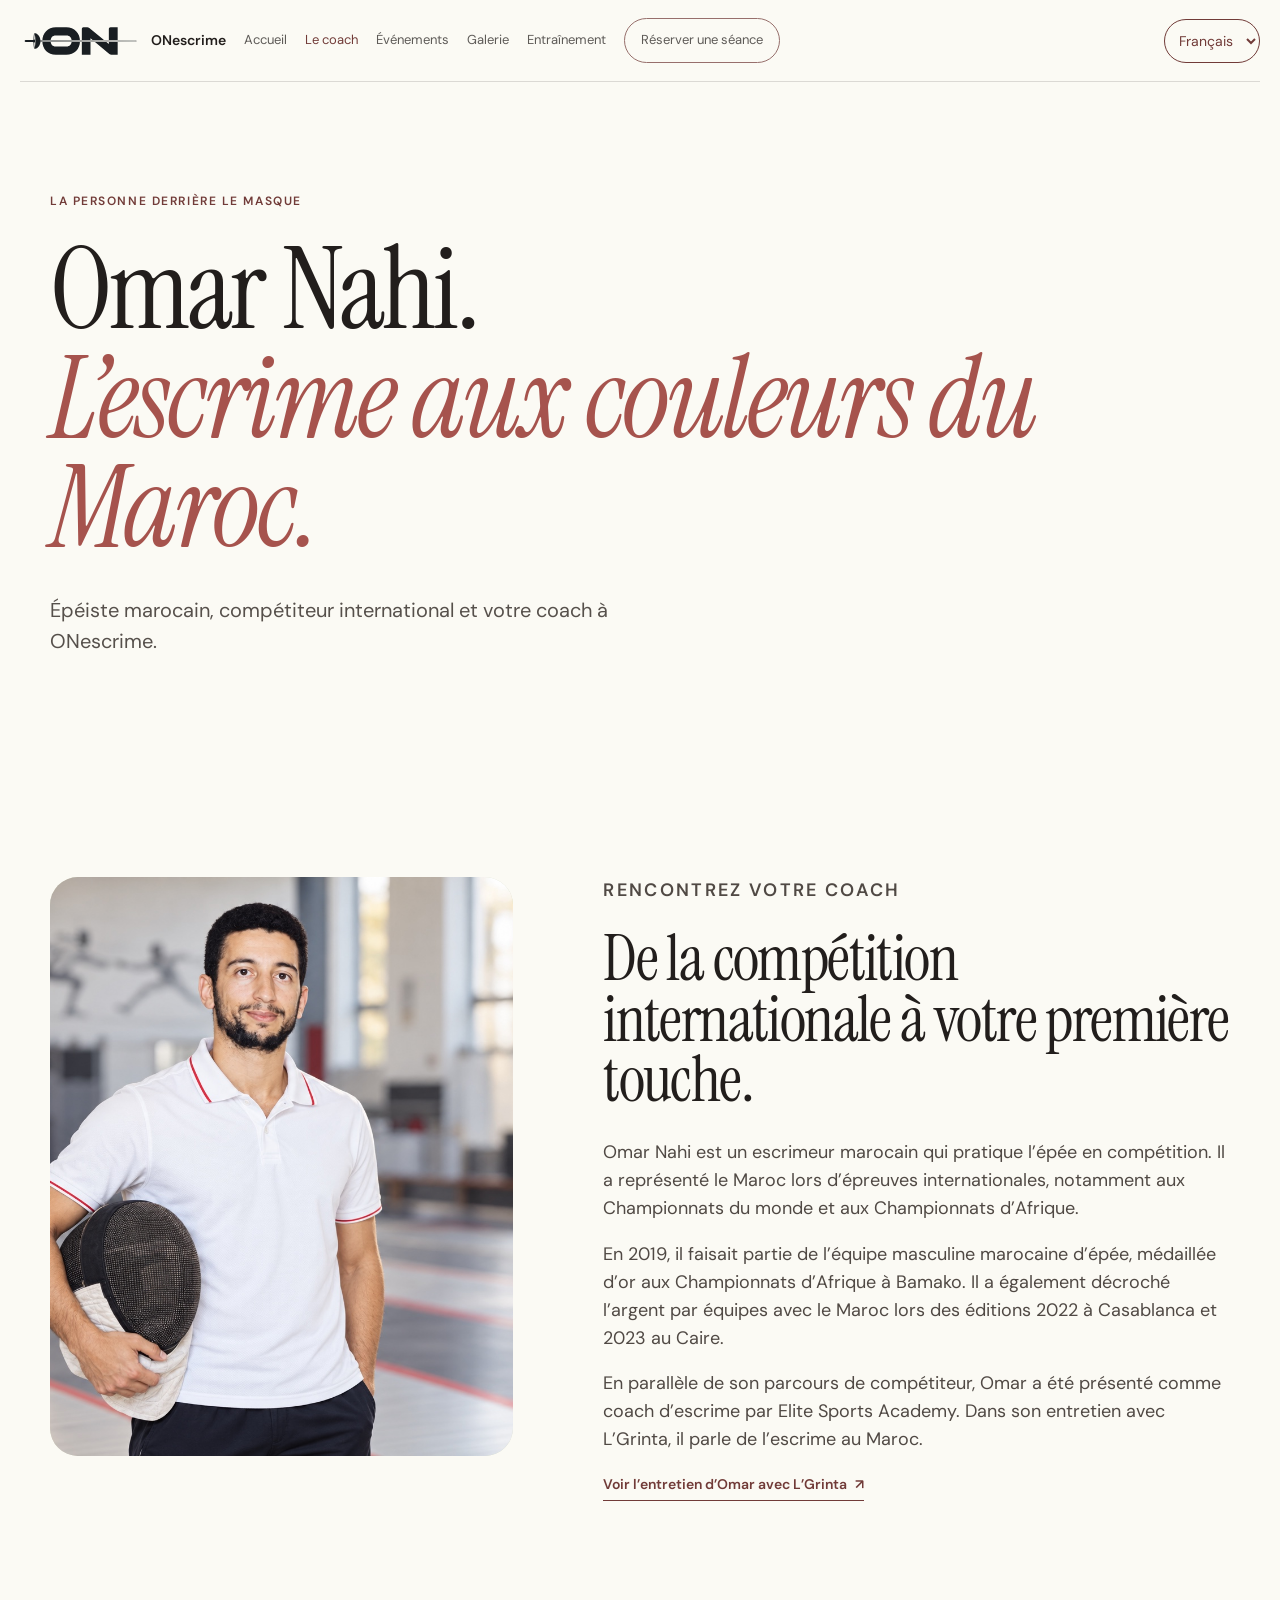
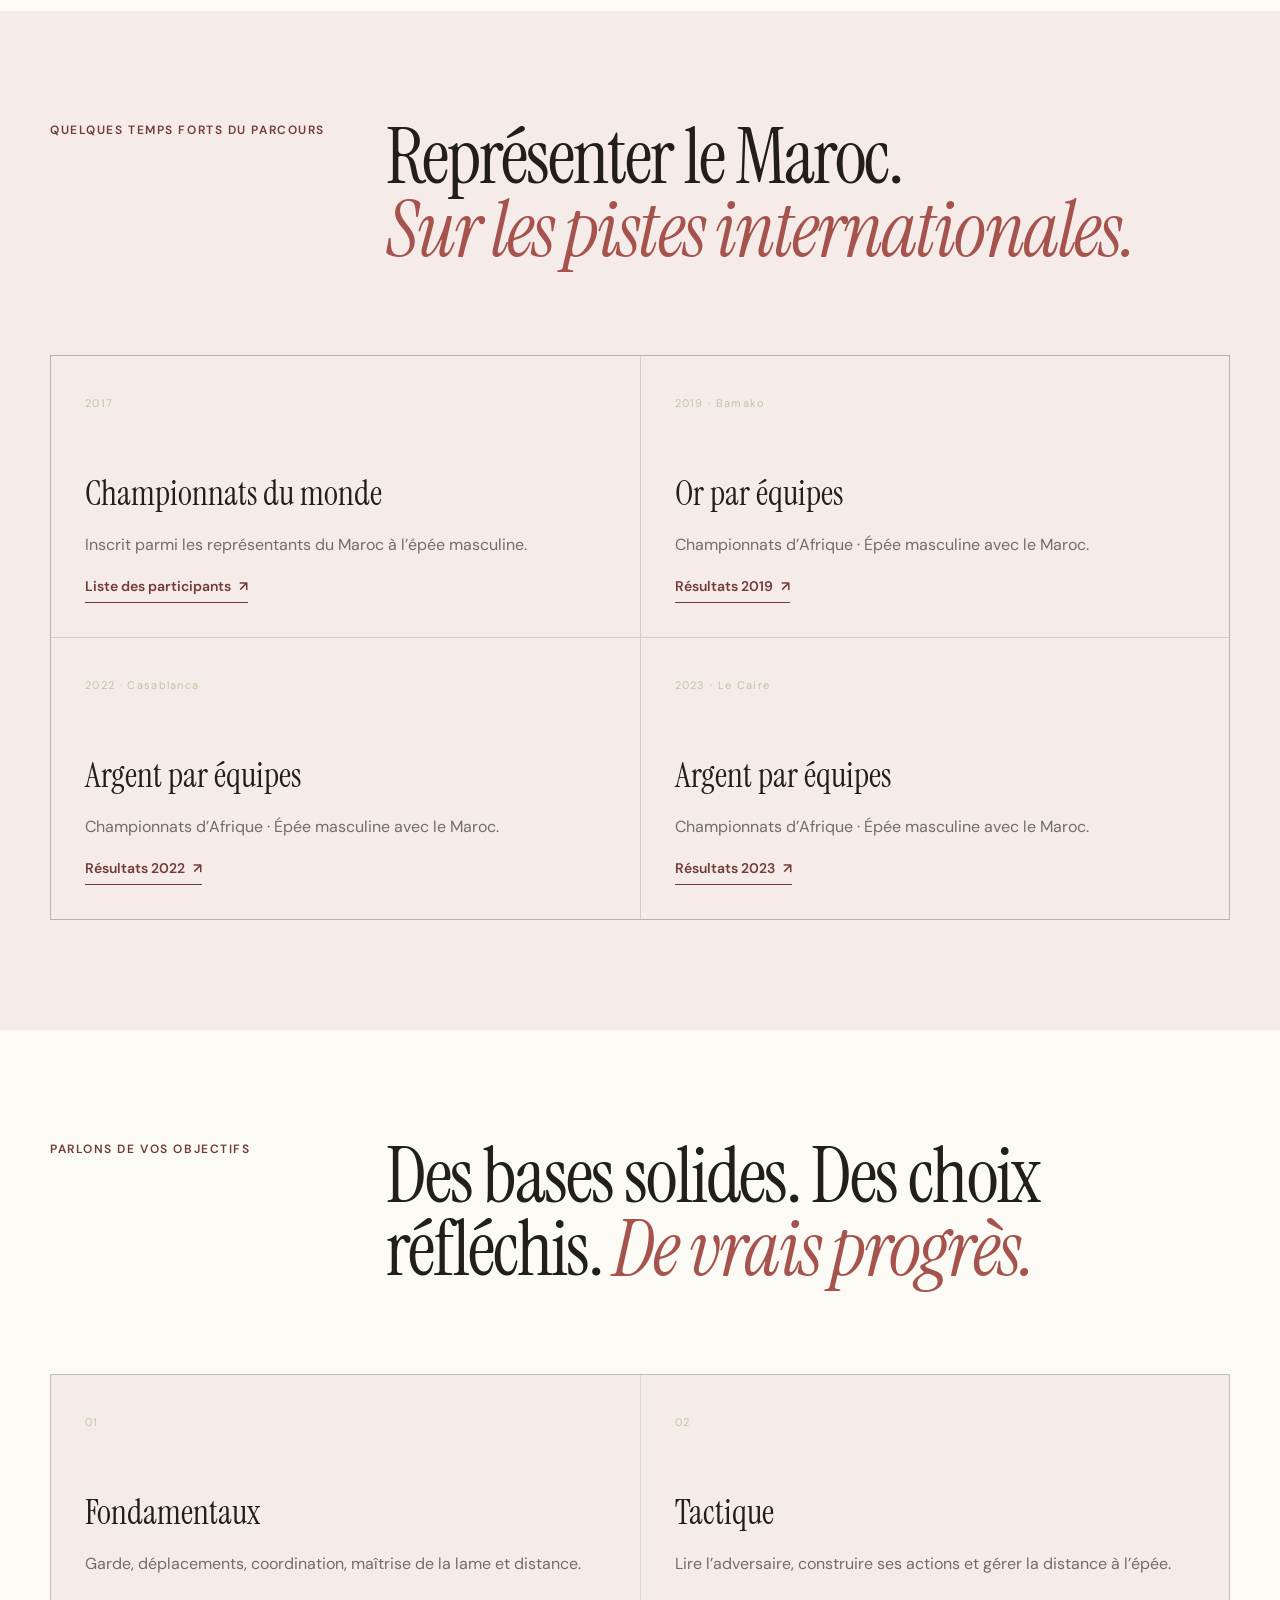
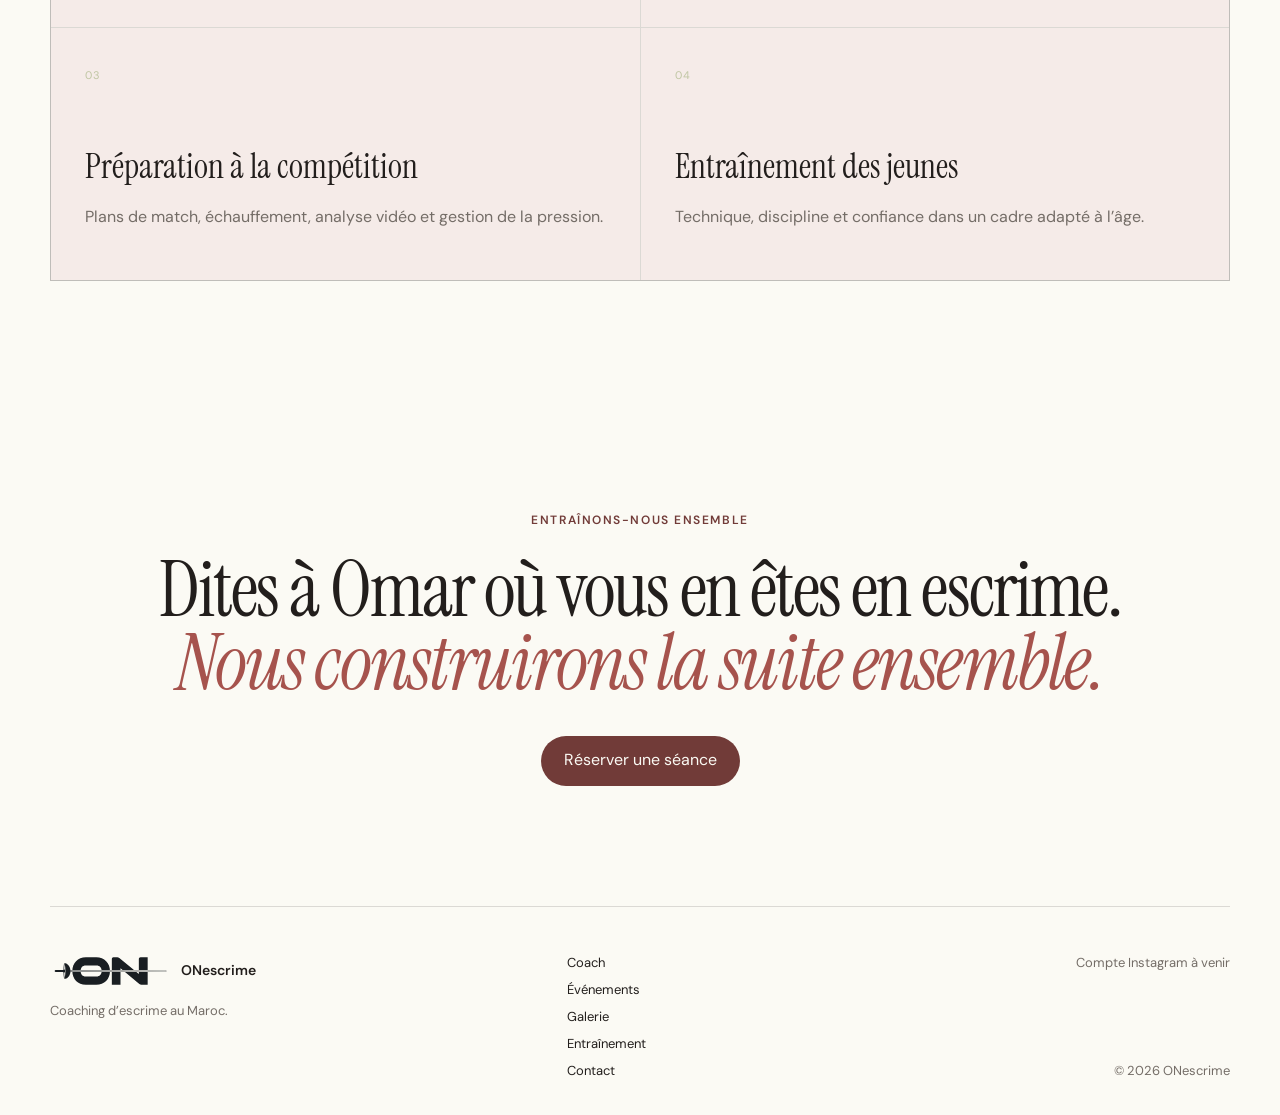
==== commit 7191dd08: "Add secure album gallery with GD image processing and admin uploads" ====
--- a/coach.html
+++ b/coach.html
@@ -38,6 +38,7 @@
       <a href="index.html">Home</a>
       <a class="active" href="coach.html">The coach</a>
       <a href="events.html">Events</a>
+      <a href="gallery.html">Gallery</a>
       <a href="index.html#calendar">Training</a>
       <a class="nav-cta" href="contact.html">Book a session</a>
     </nav>
@@ -122,7 +123,8 @@
 
   <footer class="site-footer shell">
     <div><a class="brand" href="index.html"><img class="brand-logo" src="assets/on-fencing-logo.svg" alt="" width="120" height="36"><span>ONescrime</span></a><p>Fencing coaching in Morocco.</p></div>
-    <div class="footer-links"><a href="coach.html">Coach</a><a href="events.html">Events</a><a href="index.html#calendar">Training</a><a href="contact.html">Contact</a></div>
+    <div class="footer-links"><a href="coach.html">Coach</a><a href="events.html">Events</a>
+      <a href="gallery.html">Gallery</a><a href="index.html#calendar">Training</a><a href="contact.html">Contact</a></div>
     <div class="footer-meta"><span>Instagram coming soon</span><span>© <span data-year></span> ONescrime</span></div>
   </footer>
   <script src="js/translations.js"></script>
--- a/styles2.css
+++ b/styles2.css
@@ -269,3 +269,9 @@
 
 /* Keep Omar and his fencing mask in frame on desktop and mobile. */
 .coach-photo img,.profile-image img{display:block;width:100%;height:auto;aspect-ratio:4/5;object-fit:cover;object-position:30% center}
+
+/* Admin-entered text can contain long words; keep the existing grids responsive. */
+.event-card,.event-row>div,.calendar-row>span{min-width:0}
+.event-card h3,.event-card p,.event-meta span,.event-row h2,.event-row p,.event-side span,.calendar-row .type{overflow-wrap:anywhere}
+.calendar-table>p[role="status"]{padding:18px 22px;margin:0}
+.contact-form button:disabled{opacity:.65;cursor:wait}
